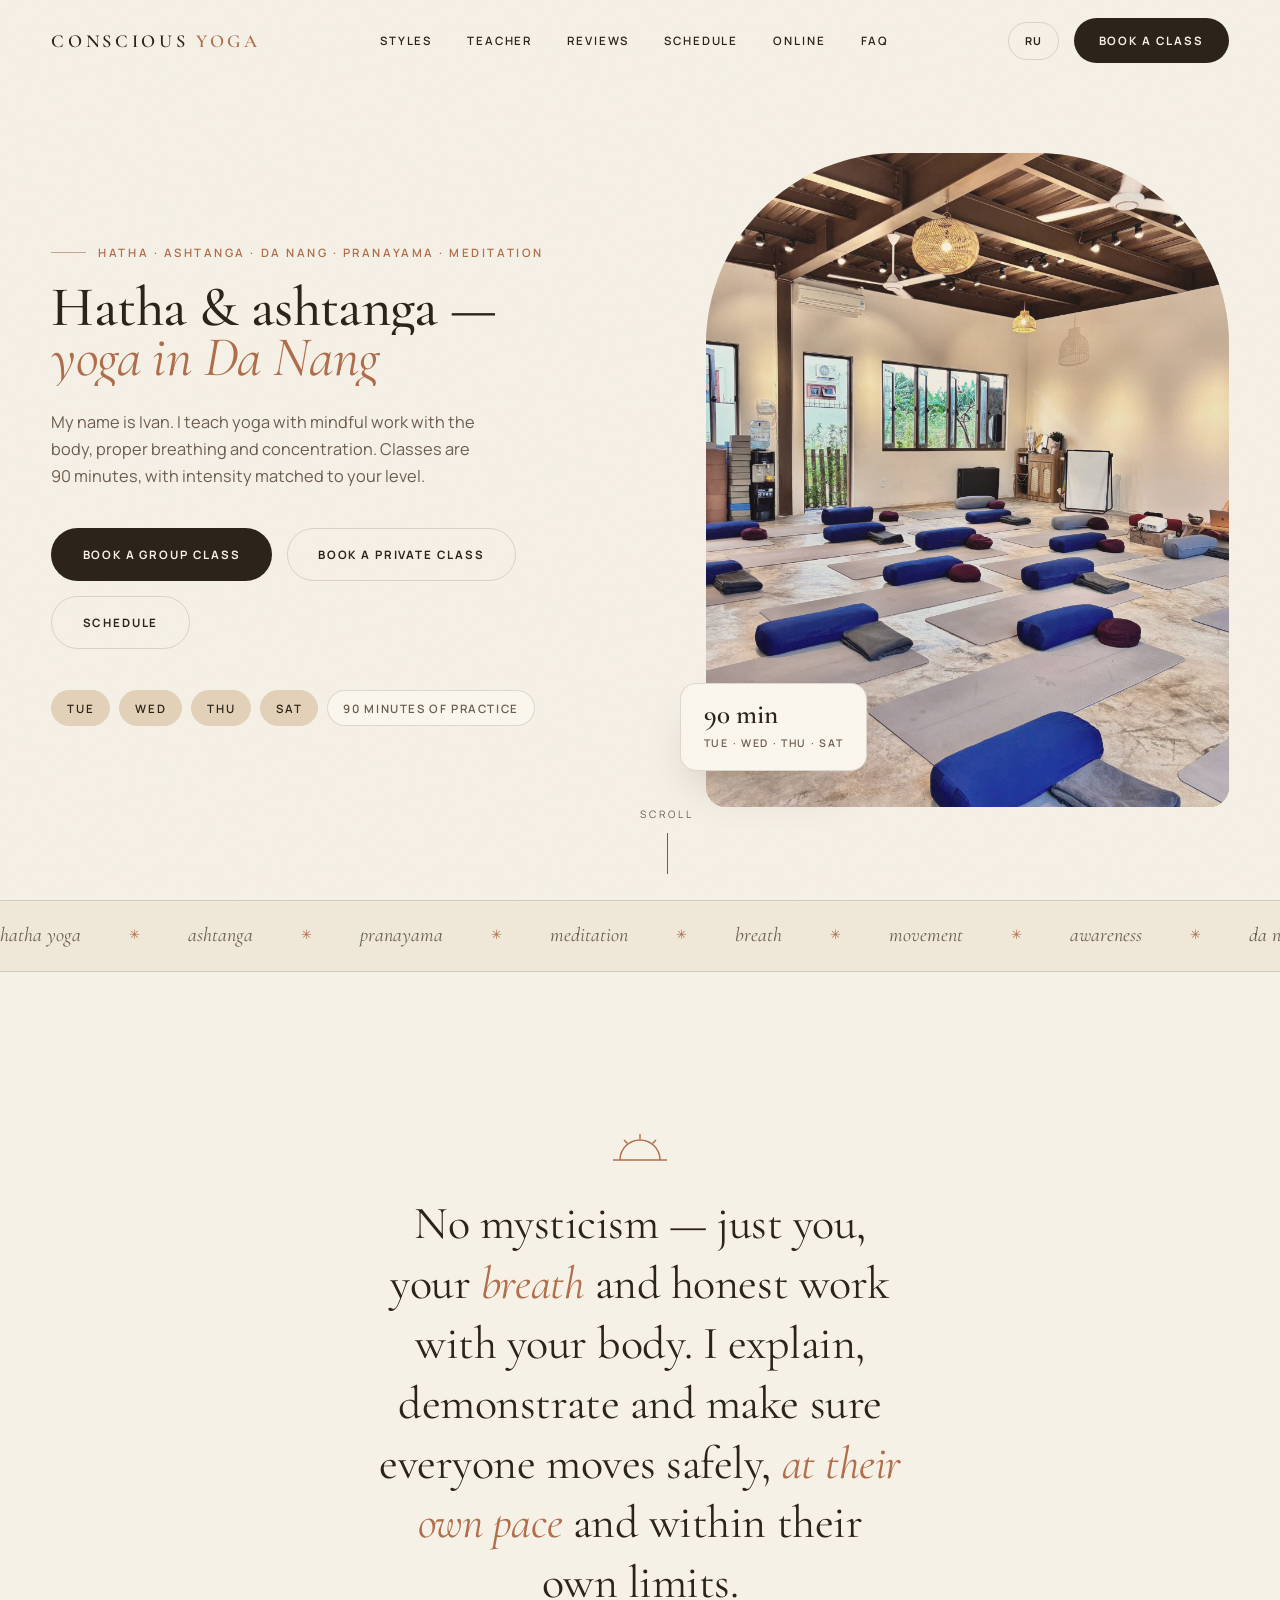
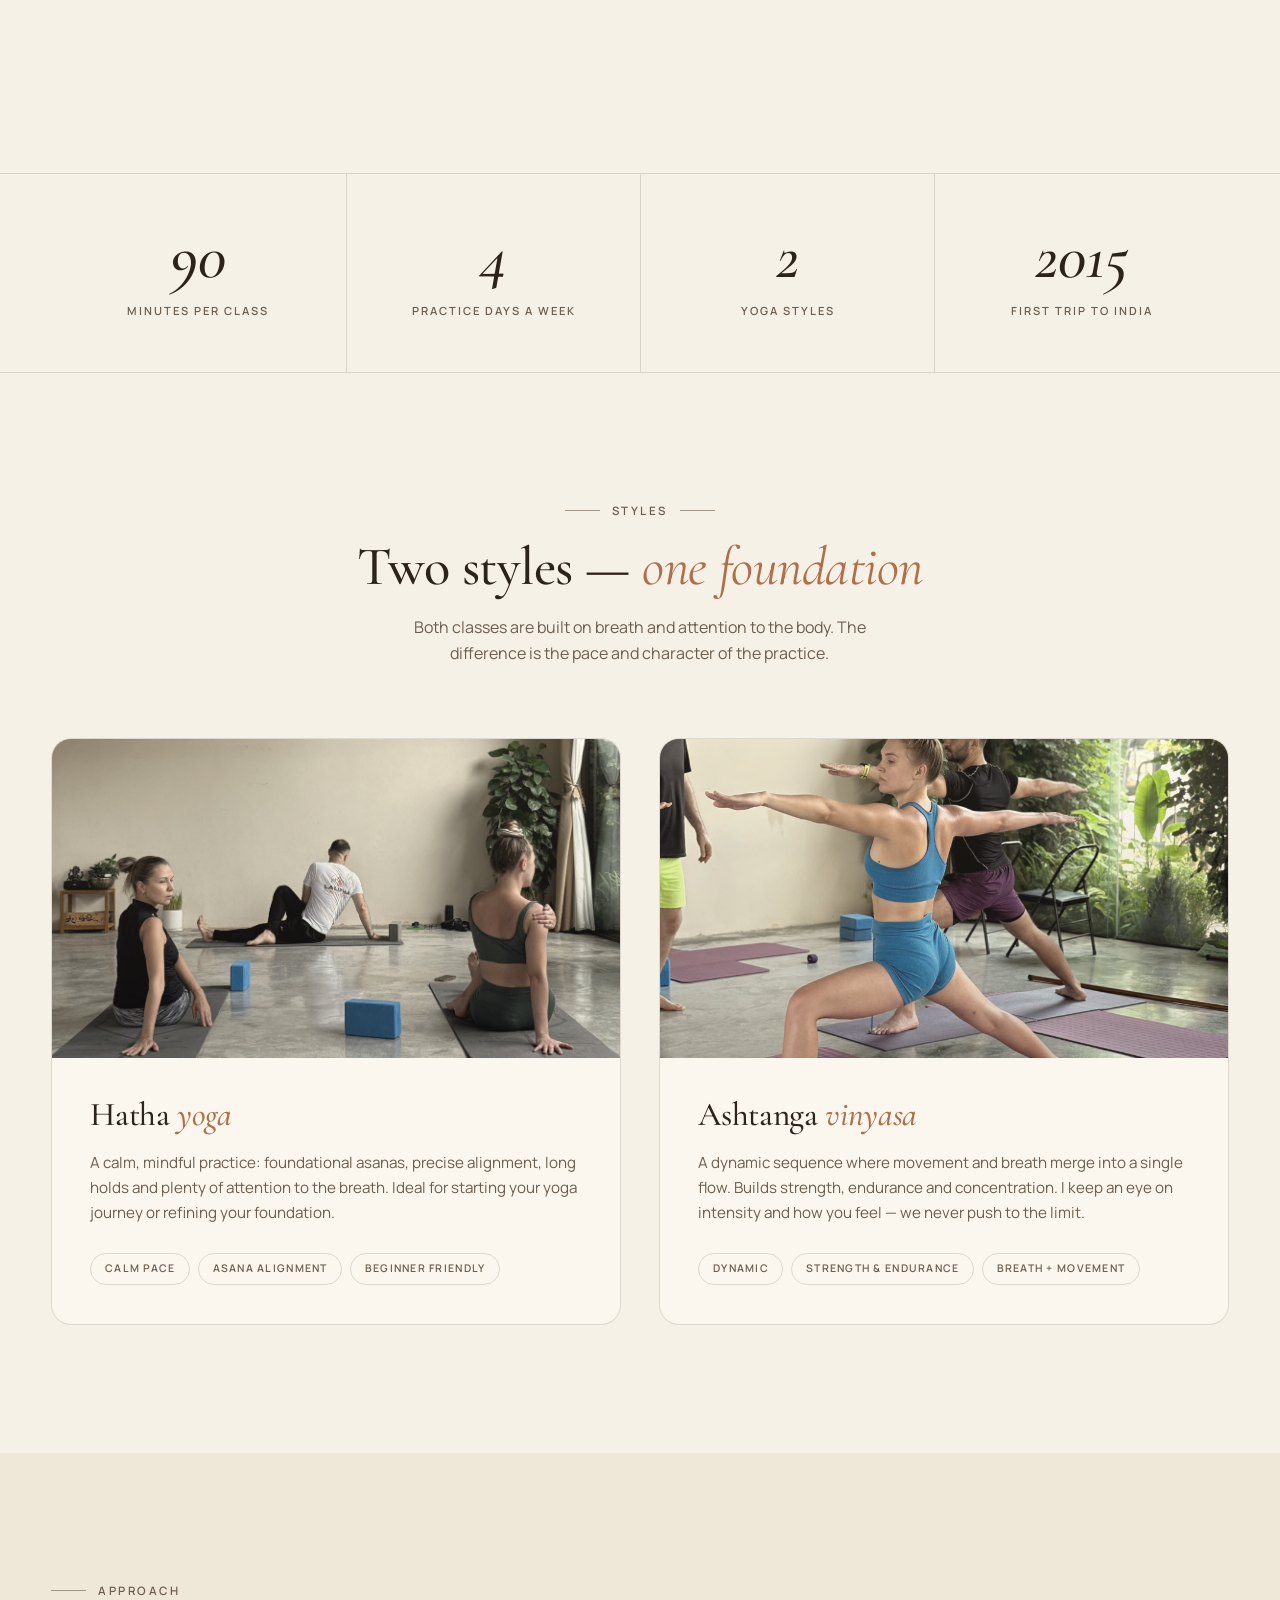
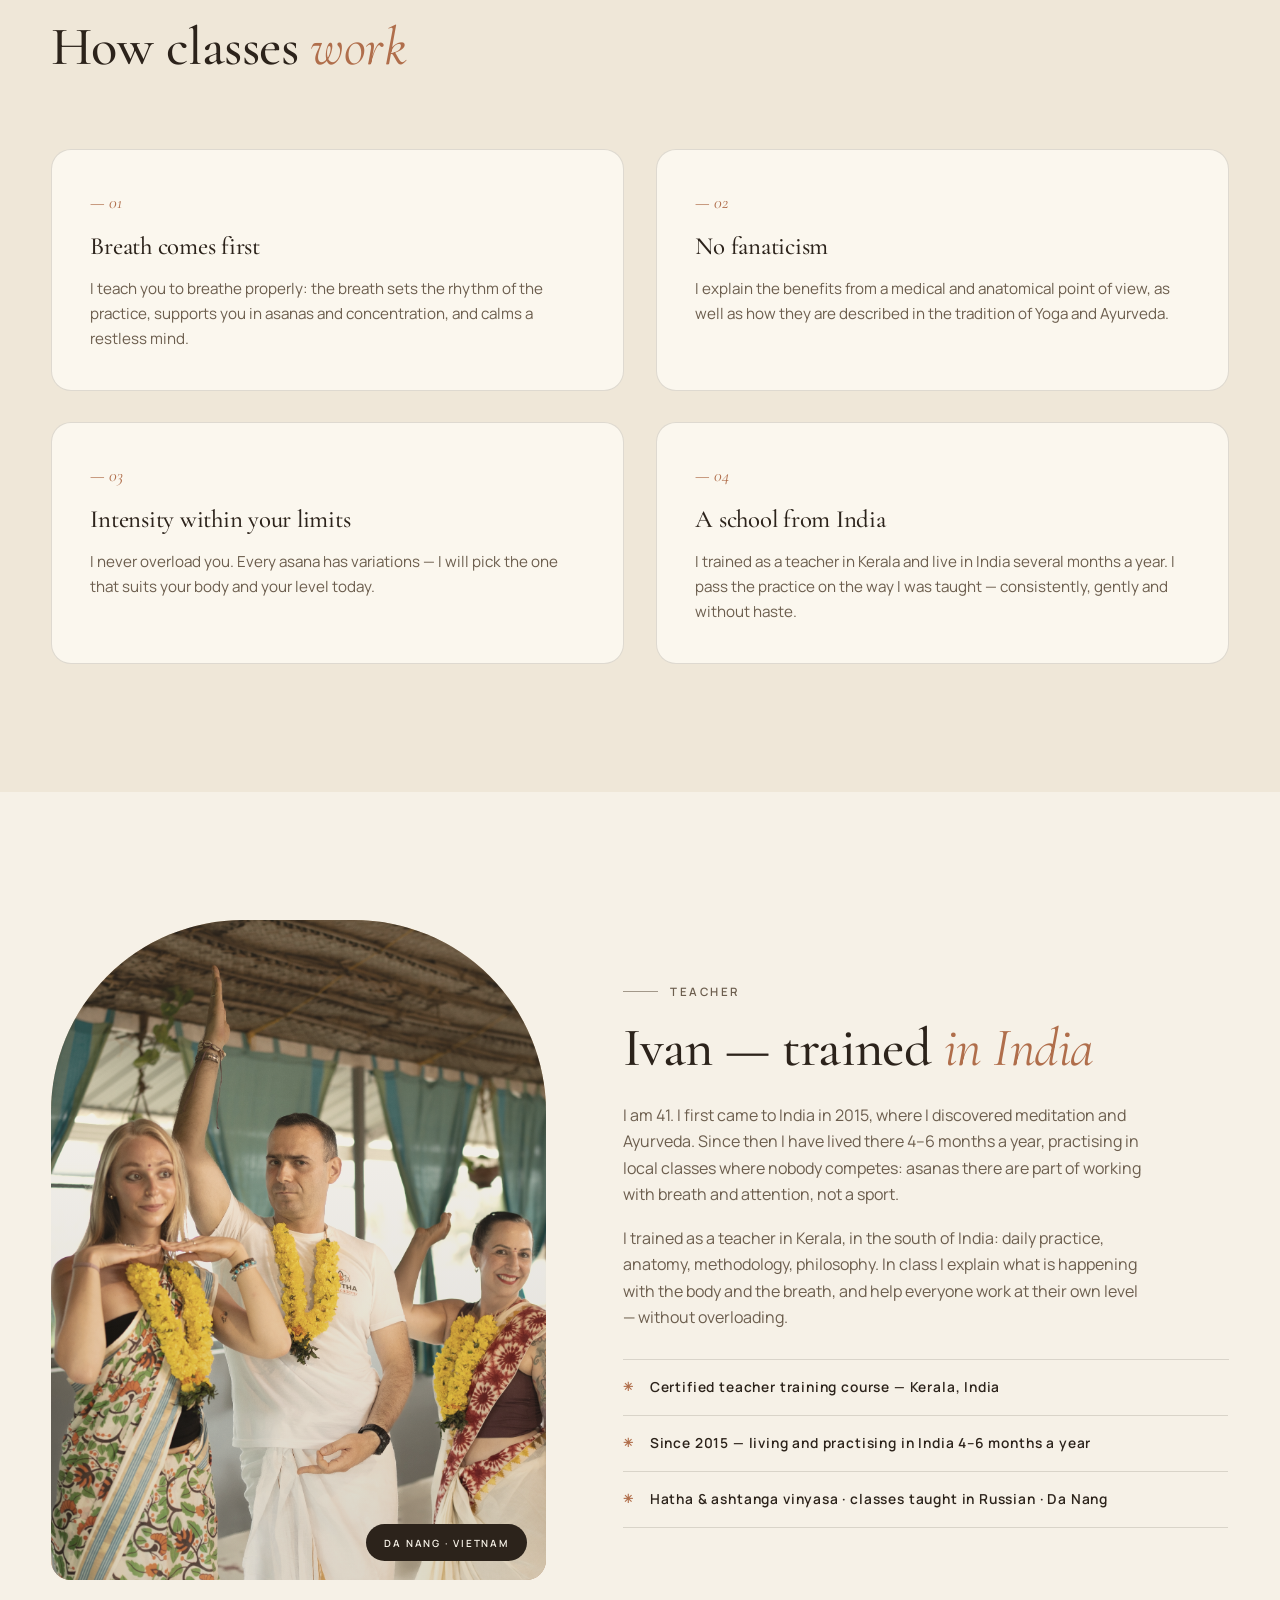
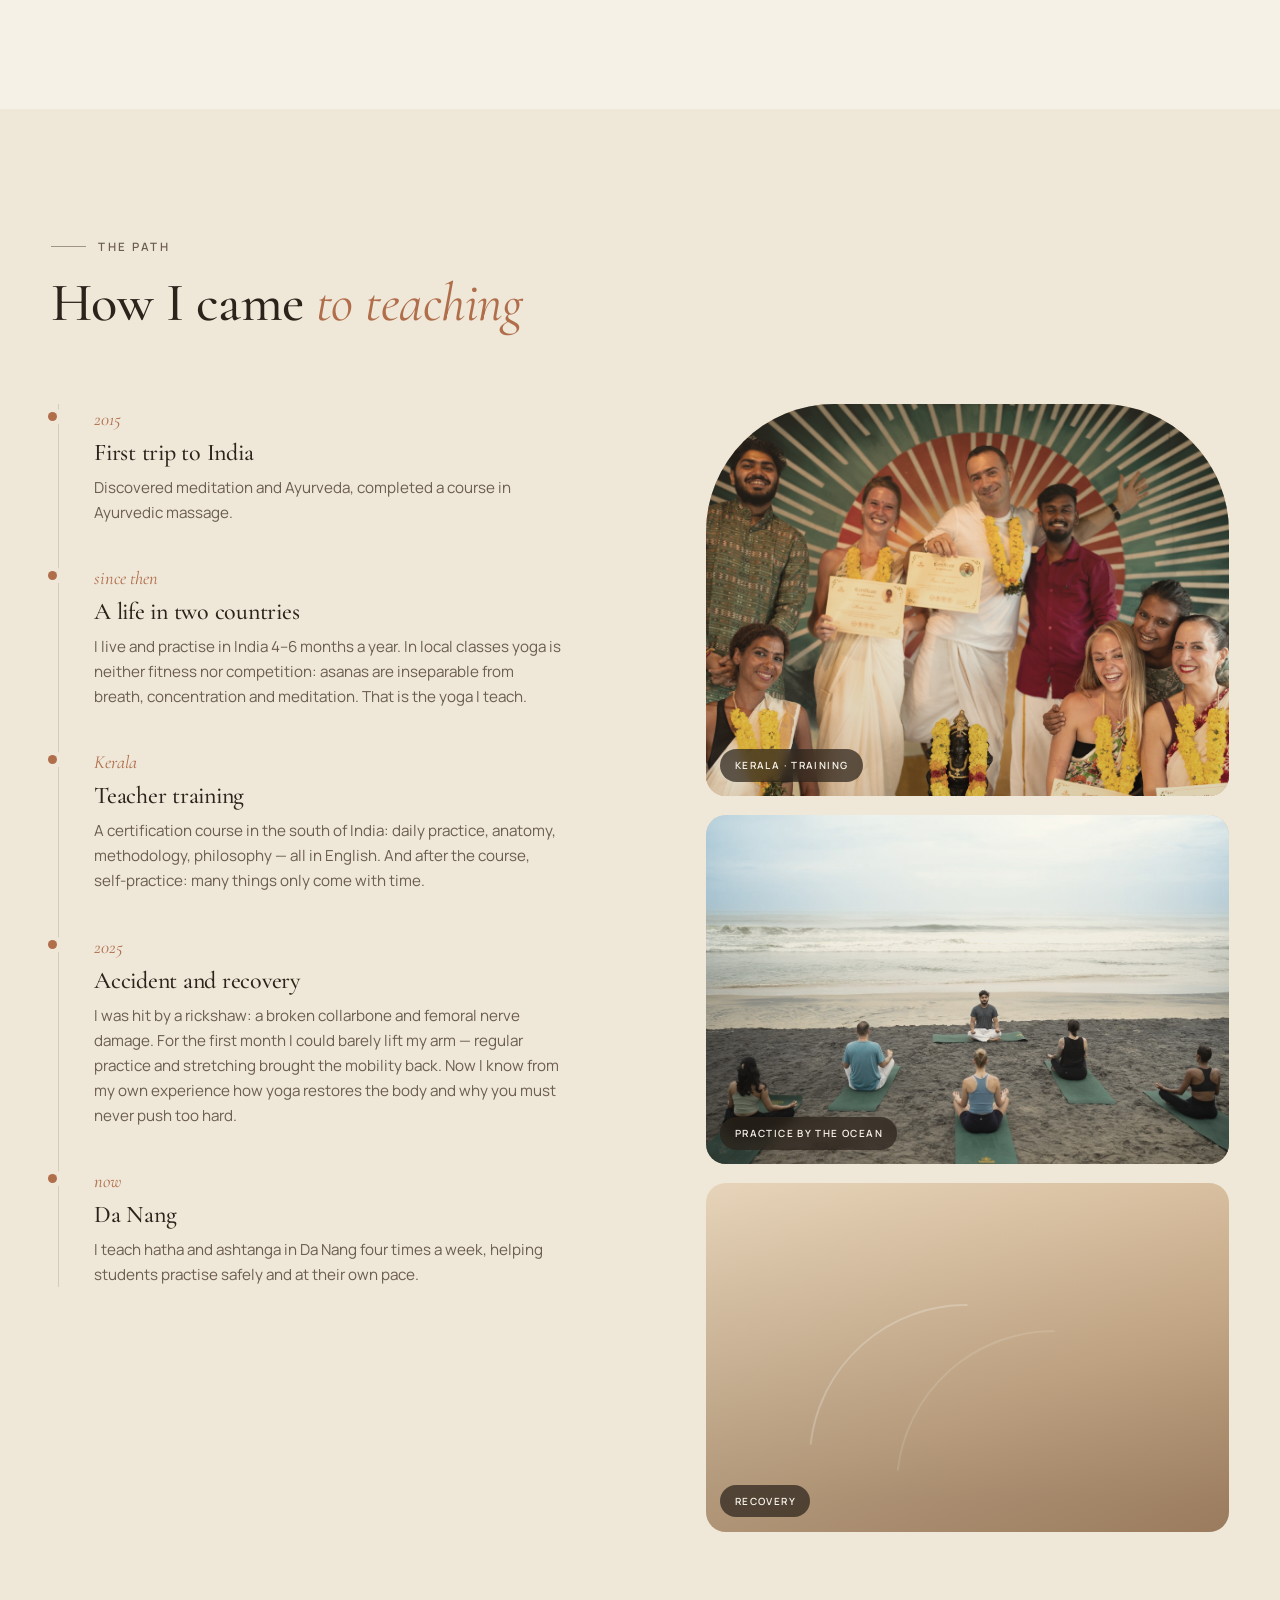
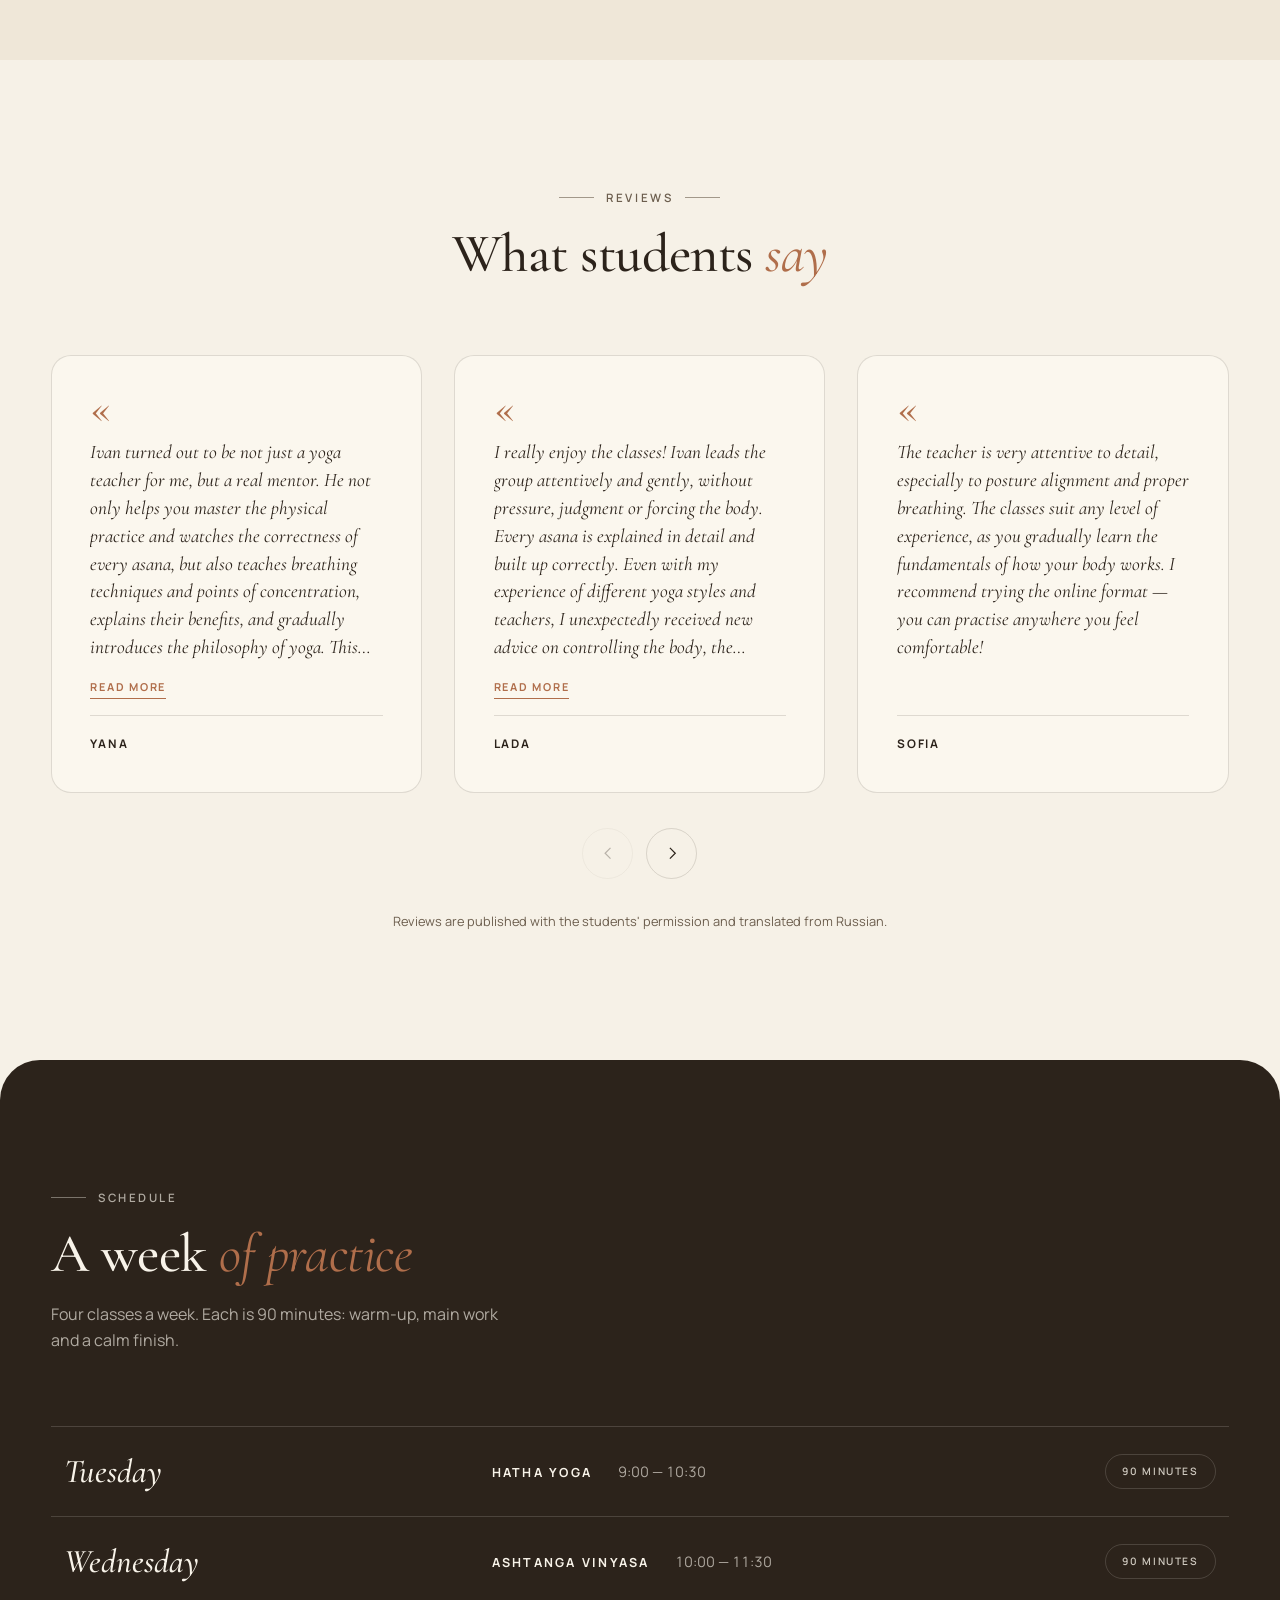
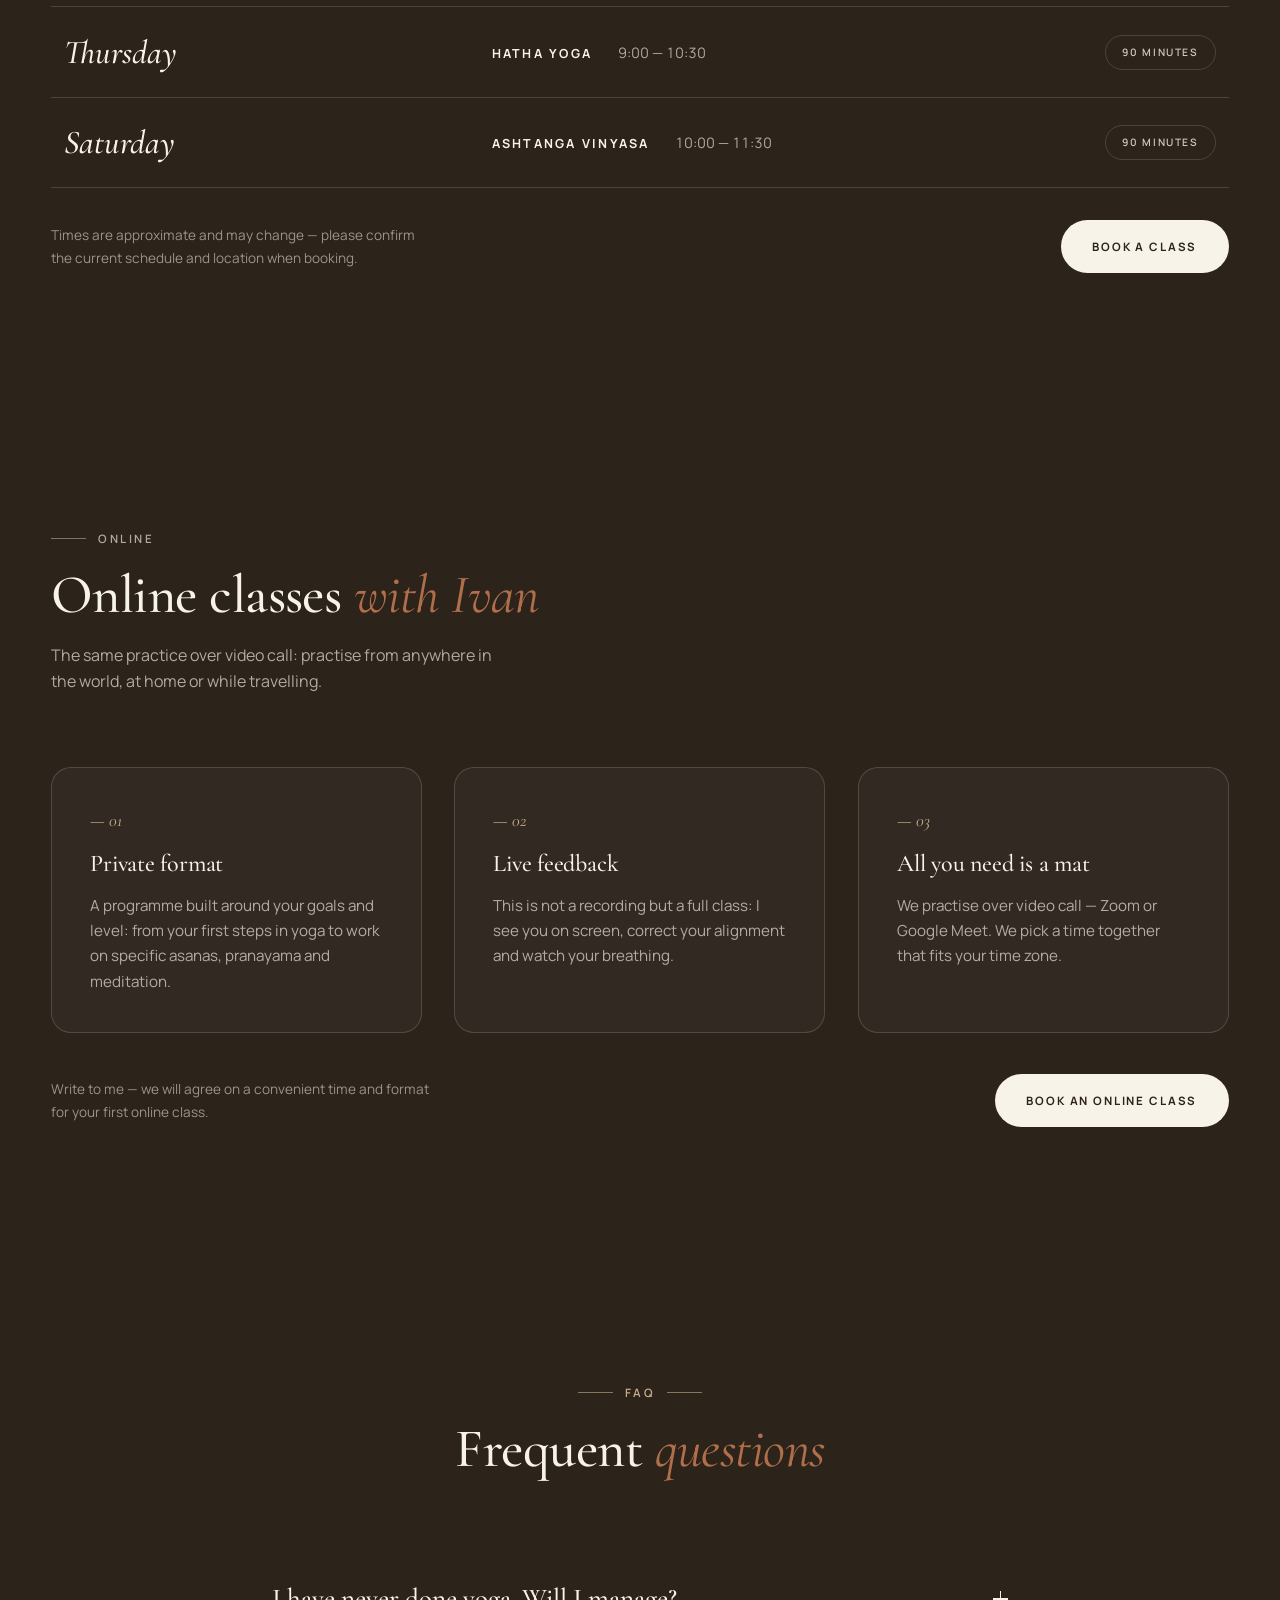
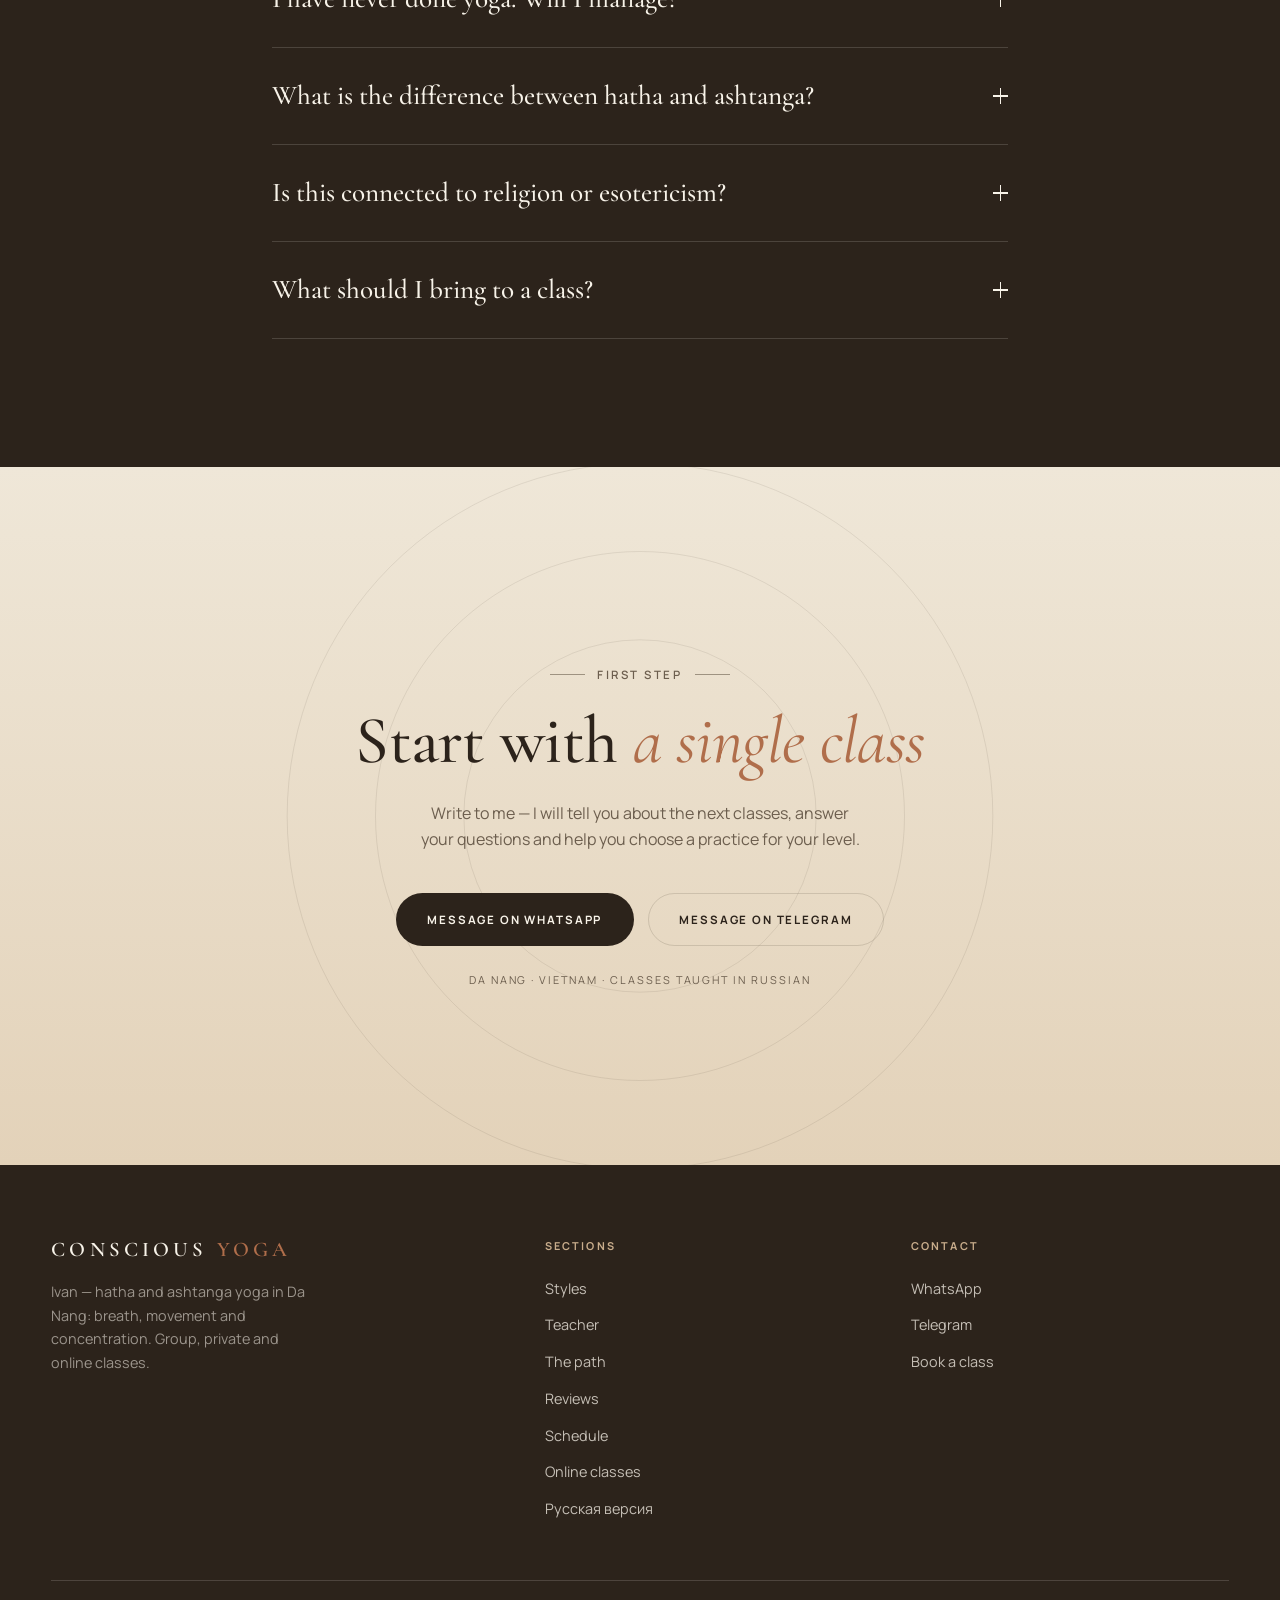
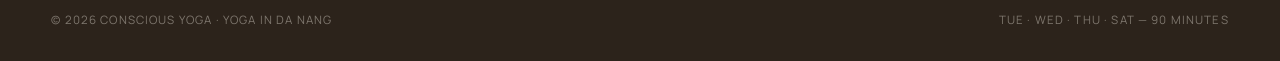
==== en.html @ 2d9c0bc4 "Rename to Conscious Yoga, apply copy edits, add EN version and online classes block - Apply text edi" ====
<!DOCTYPE html>
<html lang="en">
<head>
<meta charset="UTF-8">
<meta name="viewport" content="width=device-width, initial-scale=1.0">
<title>Yoga in Da Nang with Ivan — Hatha &amp; Ashtanga | Conscious Yoga</title>
<meta name="description" content="Ivan is a hatha and ashtanga yoga teacher in Da Nang, trained in Kerala, India. Proper breathing, asana alignment, pranayama and meditation. Group, private and online classes, 90 minutes — Tue, Wed, Thu, Sat.">
<meta name="theme-color" content="#F6F1E7">

<meta property="og:type" content="website">
<meta property="og:locale" content="en_US">
<meta property="og:title" content="Yoga in Da Nang with Ivan — Hatha &amp; Ashtanga">
<meta property="og:description" content="Hatha and ashtanga yoga in Da Nang: mindful work with the body, proper breathing and concentration. Group, private and online classes, 90 minutes each.">
<meta property="og:image" content="photos/portrait.jpg">
<meta property="og:url" content="https://neoneongreen.github.io/yoga/en.html">

<link rel="canonical" href="https://neoneongreen.github.io/yoga/en.html">
<link rel="alternate" hreflang="ru" href="https://neoneongreen.github.io/yoga/">
<link rel="alternate" hreflang="en" href="https://neoneongreen.github.io/yoga/en.html">
<link rel="alternate" hreflang="x-default" href="https://neoneongreen.github.io/yoga/">

<link rel="icon" href="data:image/svg+xml,<svg xmlns='http://www.w3.org/2000/svg' viewBox='0 0 100 100'><text y='.9em' font-size='90'>🧘</text></svg>">

<!-- Structured data for search engines -->
<script type="application/ld+json">
{
  "@context": "https://schema.org",
  "@type": "LocalBusiness",
  "name": "Conscious Yoga — Yoga in Da Nang",
  "url": "https://neoneongreen.github.io/yoga/en.html",
  "description": "Hatha and ashtanga yoga, pranayama and meditation in Da Nang. Mindful work with the body, proper breathing and concentration, intensity matched to your level. Group, private and online classes, 90 minutes — Tuesday, Wednesday, Thursday, Saturday.",
  "address": {
    "@type": "PostalAddress",
    "addressLocality": "Da Nang",
    "addressCountry": "VN"
  },
  "founder": { "@type": "Person", "name": "Ivan", "jobTitle": "Hatha and ashtanga yoga teacher" },
  "knowsLanguage": ["ru"],
  "openingHours": ["Tu 09:00-10:30", "We 10:00-11:30", "Th 09:00-10:30", "Sa 10:00-11:30"],
  "review": [
    { "@type": "Review", "author": { "@type": "Person", "name": "Yana" }, "reviewBody": "Ivan turned out to be not just a yoga teacher for me, but a real mentor. He not only helps you master the physical practice and watches the correctness of every asana, but also teaches breathing techniques and points of concentration, explains their benefits, and gradually introduces the philosophy of yoga. This approach makes the classes much deeper and more interesting." },
    { "@type": "Review", "author": { "@type": "Person", "name": "Lada" }, "reviewBody": "I really enjoy the classes! Ivan leads the group attentively and gently, without pressure, judgment or forcing the body. Every asana is explained in detail and built up correctly. Even with my experience of different yoga styles and teachers, I unexpectedly received new advice on controlling the body, the muscles and the point of concentration, which made asanas I used to struggle with noticeably easier — and everything worked out! Thank you so much!" },
    { "@type": "Review", "author": { "@type": "Person", "name": "Sofia" }, "reviewBody": "The teacher is very attentive to detail, especially to posture alignment and proper breathing. The classes suit any level of experience, as you gradually learn the fundamentals of how your body works. I recommend trying the online format — you can practise anywhere you feel comfortable!" },
    { "@type": "Review", "author": { "@type": "Person", "name": "Maria" }, "reviewBody": "I've been coming to Ivan's yoga classes for two months now. First of all, the studio: it is spacious and bright, and it's a pleasure to practise there. I like that the level of asanas lets everyone join in, whatever their preparation, and there is always a step back or forward. It's great that Ivan sees your potential and the moments where you can push a little and do better. I keep coming because it makes me want to try — at home I would never work this hard. And the yoga community here has become very warm. Ivan also shares knowledge, for example about simhasana — interesting historically and good for your health." },
    { "@type": "Review", "author": { "@type": "Person", "name": "Vadim" }, "reviewBody": "I was quite sceptical about yoga — I thought it was a waste of 60 minutes an hour :) My girlfriend made me go to Ivan's class, and after the very first session my idea of yoga flipped from one pole to the other. What impressed me most was his approach: you can see the man is on fire with what he does, and it is clearly one of the meanings of his life. It is incredibly contagious." },
    { "@type": "Review", "author": { "@type": "Person", "name": "Ksyusha" }, "reviewBody": "I'm so glad I found such a wonderful yoga teacher! I had practised with other teachers before, but there the practice was presented more like a sport. Ivan reveals yoga as a complete system: asanas, breathing and deep knowledge. I like that he doesn't limit himself to physical exercises but introduces us to the philosophy — for example, the principle of non-violence towards others and towards yourself. I love that Ivan shares interesting meditation techniques we can practise at home. Thank you so much!" }
  ]
}
</script>
<script type="application/ld+json">
{
  "@context": "https://schema.org",
  "@type": "FAQPage",
  "mainEntity": [
    {
      "@type": "Question",
      "name": "I have never done yoga. Will I manage?",
      "acceptedAnswer": { "@type": "Answer", "text": "Yes. Everyone works at their own intensity: the teacher shows variations of each asana for different levels and makes sure nobody overworks. A hatha class is the best choice for your first time." }
    },
    {
      "@type": "Question",
      "name": "What is the difference between hatha and ashtanga?",
      "acceptedAnswer": { "@type": "Answer", "text": "Hatha is a calm pace, long holds and detailed asana alignment. Ashtanga is a dynamic sequence where movement is linked to the breath: more strength, endurance and rhythm." }
    },
    {
      "@type": "Question",
      "name": "Is this connected to religion or esotericism?",
      "acceptedAnswer": { "@type": "Answer", "text": "No. Yoga here is a practice for body and mind: breath, movement, attention. No rituals, no worship of deities, no \"subtle energies\" — only clear and consistent work." }
    },
    {
      "@type": "Question",
      "name": "What should I bring to a class?",
      "acceptedAnswer": { "@type": "Answer", "text": "Comfortable clothes that are easy to move in, and a good mood. It is best to practise 2–3 hours after a meal." }
    }
  ]
}
</script>
<link rel="preconnect" href="https://fonts.googleapis.com">
<link rel="preconnect" href="https://fonts.gstatic.com" crossorigin>
<link href="https://fonts.googleapis.com/css2?family=Cormorant+Garamond:ital,wght@0,400;0,500;0,600;1,400;1,500&family=Manrope:wght@400;500;600;700&display=swap" rel="stylesheet">
<link rel="stylesheet" href="styles.css">
</head>
<body>

<!-- ================= HEADER ================= -->
<header class="site-header">
  <div class="container header-inner">
    <a href="#top" class="logo">Conscious&nbsp;<span>Yoga</span></a>
    <nav class="main-nav" aria-label="Main navigation">
      <a href="#styles">Styles</a>
      <a href="#teacher">Teacher</a>
      <a href="#reviews">Reviews</a>
      <a href="#schedule">Schedule</a>
      <a href="#online">Online</a>
      <a href="#faq">FAQ</a>
    </nav>
    <div class="header-actions">
      <a href="index.html" class="lang-switch" lang="ru" hreflang="ru" aria-label="Переключить на русский">RU</a>
      <a href="#contact" class="btn btn--dark header-cta">Book a class</a>
      <button class="burger" aria-label="Open menu" data-label-open="Open menu" data-label-close="Close menu" aria-expanded="false">
        <span></span><span></span>
      </button>
    </div>
  </div>
</header>

<!-- mobile menu -->
<nav class="mobile-menu" aria-label="Mobile navigation">
  <a href="#practice">Approach</a>
  <a href="#styles">Styles</a>
  <a href="#teacher">Teacher</a>
  <a href="#reviews">Reviews</a>
  <a href="#schedule">Schedule</a>
  <a href="#online">Online</a>
  <a href="#faq">FAQ</a>
  <a href="#contact">Book a class</a>
  <p class="menu-note">Hatha · Ashtanga · Da Nang · Pranayama · Meditation</p>
</nav>

<main id="top">

  <!-- ================= HERO ================= -->
  <section class="hero">
    <div class="container hero-grid">
      <div>
        <p class="eyebrow hero-eyebrow">Hatha · Ashtanga · Da Nang · Pranayama · Meditation</p>
        <h1 class="hero-title">
          <span class="line"><span>Hatha &amp; ashtanga —</span></span>
          <span class="line"><span><em>yoga in Da Nang</em></span></span>
        </h1>
        <p class="hero-sub">
          My name is Ivan. I teach yoga with mindful work with the body,
          proper breathing and concentration. Classes are 90&nbsp;minutes,
          with intensity matched to your level.
        </p>
        <div class="hero-actions">
          <a href="#contact" class="btn btn--dark">Book a group class</a>
          <a href="#contact" class="btn btn--line">Book a private class</a>
          <a href="#schedule" class="btn btn--line">Schedule</a>
        </div>
        <div class="hero-days">
          <span class="chip chip--fill">tue</span>
          <span class="chip chip--fill">wed</span>
          <span class="chip chip--fill">thu</span>
          <span class="chip chip--fill">sat</span>
          <span class="chip">90 minutes of practice</span>
        </div>
      </div>

      <div class="hero-visual">
        <div class="arch">
          <img class="photo" src="photos/hero.jpg" alt="Yoga practice: hand in jnana mudra" onerror="this.remove()">
          <div class="sun"></div>
          <div class="rings" aria-hidden="true"><i></i><i></i><i></i></div>
          <svg class="waves" viewBox="0 0 400 120" fill="none" stroke="currentColor" stroke-width="1.2" aria-hidden="true">
            <path d="M-20 30 Q 60 14 140 30 T 300 30 T 460 30"/>
            <path d="M-20 62 Q 60 46 140 62 T 300 62 T 460 62"/>
            <path d="M-20 94 Q 60 78 140 94 T 300 94 T 460 94"/>
          </svg>
        </div>
        <div class="hero-card">
          <b>90 min</b>
          <small>tue · wed · thu · sat</small>
        </div>
      </div>
    </div>
    <div class="scroll-hint">scroll</div>
  </section>

  <!-- ================= MARQUEE ================= -->
  <div class="marquee" aria-hidden="true">
    <div class="marquee-track">
      <div class="marquee-group">
        <span>hatha yoga</span><span>ashtanga</span><span>pranayama</span><span>meditation</span><span>breath</span><span>movement</span><span>awareness</span><span>da nang</span>
      </div>
      <div class="marquee-group">
        <span>hatha yoga</span><span>ashtanga</span><span>pranayama</span><span>meditation</span><span>breath</span><span>movement</span><span>awareness</span><span>da nang</span>
      </div>
    </div>
  </div>

  <!-- ================= STATEMENT ================= -->
  <section class="statement" id="practice">
    <div class="container">
      <svg class="sun-icon" data-reveal width="56" height="30" viewBox="0 0 56 30" fill="none" stroke="currentColor" stroke-width="1.4" aria-hidden="true">
        <path d="M8 28a20 20 0 0 1 40 0"/>
        <line x1="28" y1="2" x2="28" y2="7"/>
        <line x1="12" y1="8" x2="15.5" y2="11.5"/>
        <line x1="44" y1="8" x2="40.5" y2="11.5"/>
        <line x1="1" y1="28" x2="55" y2="28"/>
      </svg>
      <p data-reveal style="--d:.1s">
        No mysticism&nbsp;— just you, your <em>breath</em> and honest work
        with your body. I&nbsp;explain, demonstrate and make sure everyone
        moves safely, <em>at&nbsp;their own pace</em> and within their own limits.
      </p>
    </div>
  </section>

  <!-- ================= STATS ================= -->
  <section class="stats">
    <div class="container stats-grid">
      <div class="stat" data-reveal><b>90</b><span>minutes per class</span></div>
      <div class="stat" data-reveal style="--d:.1s"><b>4</b><span>practice days a week</span></div>
      <div class="stat" data-reveal style="--d:.2s"><b>2</b><span>yoga styles</span></div>
      <div class="stat" data-reveal style="--d:.3s"><b>2015</b><span>first trip to India</span></div>
    </div>
  </section>

  <!-- ================= STYLES ================= -->
  <section class="styles" id="styles">
    <div class="container">
      <div class="section-head section-head--center" data-reveal>
        <p class="eyebrow eyebrow--center">Styles</p>
        <h2 class="h2">Two styles — <em>one foundation</em></h2>
        <p>Both classes are built on breath and attention to the body. The difference is the pace and character of the practice.</p>
      </div>

      <div class="styles-grid">
        <article class="style-card" data-reveal="left">
          <div class="style-visual style-visual--hatha">
            <img class="photo" src="photos/hatha.jpg" alt="Hatha yoga class" onerror="this.remove()">
          </div>
          <div class="style-body">
            <h3>Hatha <i>yoga</i></h3>
            <p>
              A calm, mindful practice: foundational asanas, precise alignment,
              long holds and plenty of attention to the breath. Ideal for starting
              your yoga journey or refining your foundation.
            </p>
            <ul class="style-tags">
              <li>calm pace</li>
              <li>asana alignment</li>
              <li>beginner friendly</li>
            </ul>
          </div>
        </article>

        <article class="style-card" data-reveal="right" style="--d:.12s">
          <div class="style-visual style-visual--ashtanga">
            <img class="photo" src="photos/ashtanga.jpeg" alt="Ashtanga vinyasa yoga class" onerror="this.remove()">
          </div>
          <div class="style-body">
            <h3>Ashtanga <i>vinyasa</i></h3>
            <p>
              A dynamic sequence where movement and breath merge into a single
              flow. Builds strength, endurance and concentration. I keep an eye
              on intensity and how you feel — we never push to the limit.
            </p>
            <ul class="style-tags">
              <li>dynamic</li>
              <li>strength &amp; endurance</li>
              <li>breath + movement</li>
            </ul>
          </div>
        </article>
      </div>
    </div>
  </section>

  <!-- ================= APPROACH ================= -->
  <section class="approach">
    <div class="container">
      <div class="section-head" data-reveal>
        <p class="eyebrow">Approach</p>
        <h2 class="h2">How classes <em>work</em></h2>
      </div>

      <div class="approach-grid">
        <article class="principle" data-reveal>
          <span class="num">— 01</span>
          <h3>Breath comes first</h3>
          <p>
            I teach you to breathe properly: the breath sets the rhythm of the
            practice, supports you in asanas and concentration, and calms
            a restless mind.
          </p>
        </article>
        <article class="principle" data-reveal style="--d:.1s">
          <span class="num">— 02</span>
          <h3>No fanaticism</h3>
          <p>
            I explain the benefits from a medical and anatomical point of view,
            as well as how they are described in the tradition of Yoga and Ayurveda.
          </p>
        </article>
        <article class="principle" data-reveal style="--d:.2s">
          <span class="num">— 03</span>
          <h3>Intensity within your limits</h3>
          <p>
            I never overload you. Every asana has variations — I will pick the
            one that suits your body and your level today.
          </p>
        </article>
        <article class="principle" data-reveal style="--d:.3s">
          <span class="num">— 04</span>
          <h3>A school from India</h3>
          <p>
            I trained as a teacher in Kerala and live in India several months
            a year. I pass the practice on the way I was taught —
            consistently, gently and without haste.
          </p>
        </article>
      </div>
    </div>
  </section>

  <!-- ================= TEACHER ================= -->
  <section class="teacher" id="teacher">
    <div class="container teacher-grid">
      <div class="portrait" data-reveal="zoom">
        <img class="photo" src="photos/portrait.jpg" alt="Hatha and ashtanga yoga teacher in Da Nang" onerror="this.remove()">
        <svg viewBox="0 0 300 400" fill="none" stroke="currentColor" stroke-width="1.1" aria-hidden="true">
          <circle cx="150" cy="150" r="52"/>
          <circle cx="150" cy="150" r="80" opacity=".5"/>
          <path d="M20 320 Q 90 296 150 320 T 280 320" opacity=".7"/>
          <path d="M20 350 Q 90 326 150 350 T 280 350" opacity=".4"/>
        </svg>
        <span class="badge">Da Nang · Vietnam</span>
      </div>

      <div class="teacher-copy">
        <p class="eyebrow" data-reveal>Teacher</p>
        <h2 class="h2" data-reveal style="--d:.08s">Ivan — trained <em>in India</em></h2>
        <p data-reveal style="--d:.16s">
          I am 41. I first came to India in 2015, where I discovered meditation
          and Ayurveda. Since then I have lived there 4–6 months a year,
          practising in local classes where nobody competes: asanas there are
          part of working with breath and attention, not a sport.
        </p>
        <p data-reveal style="--d:.22s">
          I trained as a teacher in Kerala, in the south of India: daily
          practice, anatomy, methodology, philosophy. In class I explain what
          is happening with the body and the breath, and help everyone work
          at their own level — without overloading.
        </p>
        <ul class="teacher-list">
          <li data-reveal style="--d:.28s">Certified teacher training course — Kerala, India</li>
          <li data-reveal style="--d:.34s">Since 2015 — living and practising in India 4–6 months a year</li>
          <li data-reveal style="--d:.4s">Hatha &amp; ashtanga vinyasa · classes taught in Russian · Da Nang</li>
        </ul>
      </div>
    </div>
  </section>

  <!-- ================= STORY ================= -->
  <section class="story" id="story">
    <div class="container">
      <div class="section-head" data-reveal>
        <p class="eyebrow">The path</p>
        <h2 class="h2">How I came <em>to teaching</em></h2>
      </div>

      <div class="story-grid">
        <div class="timeline">
          <div class="tl-item" data-reveal>
            <span class="tl-year">2015</span>
            <h3>First trip to India</h3>
            <p>
              Discovered meditation and Ayurveda, completed a course
              in Ayurvedic massage.
            </p>
          </div>
          <div class="tl-item" data-reveal style="--d:.08s">
            <span class="tl-year">since then</span>
            <h3>A life in two countries</h3>
            <p>
              I live and practise in India 4–6 months a year. In local classes
              yoga is neither fitness nor competition: asanas are inseparable
              from breath, concentration and meditation. That is the yoga I teach.
            </p>
          </div>
          <div class="tl-item" data-reveal style="--d:.16s">
            <span class="tl-year">Kerala</span>
            <h3>Teacher training</h3>
            <p>
              A certification course in the south of India: daily practice,
              anatomy, methodology, philosophy — all in English. And after
              the course, self-practice: many things only come with time.
            </p>
          </div>
          <div class="tl-item" data-reveal style="--d:.24s">
            <span class="tl-year">2025</span>
            <h3>Accident and recovery</h3>
            <p>
              I was hit by a rickshaw: a broken collarbone and femoral nerve
              damage. For the first month I could barely lift my arm — regular
              practice and stretching brought the mobility back. Now I know
              from my own experience how yoga restores the body and why you
              must never push too hard.
            </p>
          </div>
          <div class="tl-item" data-reveal style="--d:.32s">
            <span class="tl-year">now</span>
            <h3>Da Nang</h3>
            <p>
              I teach hatha and ashtanga in Da Nang four times a week,
              helping students practise safely and at their own pace.
            </p>
          </div>
        </div>

        <div class="story-photos" data-reveal="right">
          <figure class="frame frame--tall">
            <img class="photo" src="photos/story-1.jpg" alt="Yoga teacher training graduation ceremony in Kerala, India" onerror="this.remove()">
            <svg viewBox="0 0 300 200" fill="none" stroke="currentColor" stroke-width="1.1" aria-hidden="true">
              <circle cx="150" cy="90" r="44"/><circle cx="150" cy="90" r="66" opacity=".5"/>
              <line x1="40" y1="160" x2="260" y2="160" opacity=".6"/>
            </svg>
            <figcaption>Kerala · training</figcaption>
          </figure>
          <figure class="frame">
            <img class="photo" src="photos/story-2.jpg" alt="Meditation by the ocean in India" onerror="this.remove()">
            <svg viewBox="0 0 300 200" fill="none" stroke="currentColor" stroke-width="1.1" aria-hidden="true">
              <path d="M20 140 Q 80 120 150 140 T 280 140" opacity=".7"/>
              <path d="M20 165 Q 80 145 150 165 T 280 165" opacity=".4"/>
            </svg>
            <figcaption>Practice by the ocean</figcaption>
          </figure>
          <figure class="frame">
            <img class="photo" src="photos/story-3.jpg" alt="Yoga teacher certificates ceremony" onerror="this.remove()">
            <svg viewBox="0 0 300 200" fill="none" stroke="currentColor" stroke-width="1.1" aria-hidden="true">
              <path d="M60 150 a90 90 0 0 1 90 -80" opacity=".7"/>
              <path d="M110 165 a90 90 0 0 1 90 -80" opacity=".4"/>
            </svg>
            <figcaption>Recovery</figcaption>
          </figure>
        </div>
      </div>
    </div>
  </section>

  <!-- ================= REVIEWS ================= -->
  <section class="reviews" id="reviews">
    <div class="container">
      <div class="section-head section-head--center" data-reveal>
        <p class="eyebrow eyebrow--center">Reviews</p>
        <h2 class="h2">What students <em>say</em></h2>
      </div>

      <div class="reviews-slider" data-reveal>
        <div class="reviews-track" aria-label="Student reviews">
          <blockquote class="review-card">
            <span class="qmark" aria-hidden="true">«</span>
            <p class="review-text">
              Ivan turned out to be not just a yoga teacher for me, but a real
              mentor. He not only helps you master the physical practice and
              watches the correctness of every asana, but also teaches breathing
              techniques and points of concentration, explains their benefits,
              and gradually introduces the philosophy of yoga. This approach
              makes the classes much deeper and more interesting.
            </p>
            <button class="review-more" type="button">Read more</button>
            <footer class="review-meta">
              <span class="review-name">Yana</span>
            </footer>
          </blockquote>
          <blockquote class="review-card">
            <span class="qmark" aria-hidden="true">«</span>
            <p class="review-text">
              I really enjoy the classes! Ivan leads the group attentively and
              gently, without pressure, judgment or forcing the body. Every asana
              is explained in detail and built up correctly. Even with my
              experience of different yoga styles and teachers, I unexpectedly
              received new advice on controlling the body, the muscles and the
              point of concentration, which made asanas I used to struggle with
              noticeably easier — and everything worked out! Thank you so much!
            </p>
            <button class="review-more" type="button">Read more</button>
            <footer class="review-meta">
              <span class="review-name">Lada</span>
            </footer>
          </blockquote>
          <blockquote class="review-card">
            <span class="qmark" aria-hidden="true">«</span>
            <p class="review-text">
              The teacher is very attentive to detail, especially to posture
              alignment and proper breathing. The classes suit any level of
              experience, as you gradually learn the fundamentals of how your
              body works. I recommend trying the online format — you can
              practise anywhere you feel comfortable!
            </p>
            <button class="review-more" type="button">Read more</button>
            <footer class="review-meta">
              <span class="review-name">Sofia</span>
            </footer>
          </blockquote>
          <blockquote class="review-card">
            <span class="qmark" aria-hidden="true">«</span>
            <p class="review-text">
              I've been coming to Ivan's yoga classes for two months now. First
              of all, the studio: it is spacious and bright, and it's a pleasure
              to practise there. I like that the level of asanas lets everyone
              join in, whatever their preparation, and there is always a step
              back or forward. It's great that Ivan sees your potential and the
              moments where you can push a little and do better. I keep coming
              because it makes me want to try — at home I would never work this
              hard. And the yoga community here has become very warm. Ivan also
              shares knowledge, for example about simhasana — interesting
              historically and good for your health.
            </p>
            <button class="review-more" type="button">Read more</button>
            <footer class="review-meta">
              <span class="review-name">Maria</span>
            </footer>
          </blockquote>
          <blockquote class="review-card">
            <span class="qmark" aria-hidden="true">«</span>
            <p class="review-text">
              I was quite sceptical about yoga — I thought it was a waste
              of 60 minutes an hour :) My girlfriend made me go to Ivan's class,
              and after the very first session my idea of yoga flipped from one
              pole to the other. What impressed me most was his approach: you
              can see the man is on fire with what he does, and it is clearly
              one of the meanings of his life. It is incredibly contagious.
            </p>
            <button class="review-more" type="button">Read more</button>
            <footer class="review-meta">
              <span class="review-name">Vadim</span>
            </footer>
          </blockquote>
          <blockquote class="review-card">
            <span class="qmark" aria-hidden="true">«</span>
            <p class="review-text">
              I'm so glad I found such a wonderful yoga teacher! I had practised
              with other teachers before, but there the practice was presented
              more like a sport. Ivan reveals yoga as a complete system: asanas,
              breathing and deep knowledge. I like that he doesn't limit himself
              to physical exercises but introduces us to the philosophy — for
              example, the principle of non-violence towards others and towards
              yourself. I love that Ivan shares interesting meditation
              techniques we can practise at home. Thank you so much!
            </p>
            <button class="review-more" type="button">Read more</button>
            <footer class="review-meta">
              <span class="review-name">Ksyusha</span>
            </footer>
          </blockquote>
        </div>

        <div class="slider-nav">
          <button class="slider-btn" type="button" data-dir="-1" aria-label="Previous review">
            <svg viewBox="0 0 24 24" fill="none" stroke="currentColor" stroke-width="1.6" aria-hidden="true"><path d="M15 5l-7 7 7 7"/></svg>
          </button>
          <button class="slider-btn" type="button" data-dir="1" aria-label="Next review">
            <svg viewBox="0 0 24 24" fill="none" stroke="currentColor" stroke-width="1.6" aria-hidden="true"><path d="M9 5l7 7-7 7"/></svg>
          </button>
        </div>
      </div>

      <p class="reviews-note" data-reveal style="--d:.2s">
        Reviews are published with the students' permission and translated from Russian.
      </p>
    </div>
  </section>

  <!-- ================= SCHEDULE ================= -->
  <section class="schedule" id="schedule">
    <div class="container">
      <div class="section-head" data-reveal>
        <p class="eyebrow">Schedule</p>
        <h2 class="h2">A week <em>of practice</em></h2>
        <p>Four classes a week. Each is 90 minutes: warm-up, main work and a calm finish.</p>
      </div>

      <div class="schedule-table">
        <div class="schedule-row" data-reveal>
          <span class="day">Tuesday</span>
          <span class="row-meta"><span class="style-name">Hatha yoga</span><span class="time">9:00 — 10:30</span></span>
          <span class="len">90 minutes</span>
        </div>
        <div class="schedule-row" data-reveal style="--d:.08s">
          <span class="day">Wednesday</span>
          <span class="row-meta"><span class="style-name">Ashtanga vinyasa</span><span class="time">10:00 — 11:30</span></span>
          <span class="len">90 minutes</span>
        </div>
        <div class="schedule-row" data-reveal style="--d:.16s">
          <span class="day">Thursday</span>
          <span class="row-meta"><span class="style-name">Hatha yoga</span><span class="time">9:00 — 10:30</span></span>
          <span class="len">90 minutes</span>
        </div>
        <div class="schedule-row" data-reveal style="--d:.24s">
          <span class="day">Saturday</span>
          <span class="row-meta"><span class="style-name">Ashtanga vinyasa</span><span class="time">10:00 — 11:30</span></span>
          <span class="len">90 minutes</span>
        </div>
      </div>

      <div class="schedule-note" data-reveal style="--d:.3s">
        <p>Times are approximate and may change — please confirm the current schedule and location when booking.</p>
        <a href="#contact" class="btn btn--cream">Book a class</a>
      </div>
    </div>
  </section>

  <!-- ================= ONLINE ================= -->
  <section class="online" id="online">
    <div class="container">
      <div class="section-head" data-reveal>
        <p class="eyebrow">Online</p>
        <h2 class="h2">Online classes <em>with Ivan</em></h2>
        <p>The same practice over video call: practise from anywhere in the world, at home or while travelling.</p>
      </div>

      <div class="online-grid">
        <article class="online-card" data-reveal>
          <span class="num">— 01</span>
          <h3>Private format</h3>
          <p>
            A programme built around your goals and level: from your first
            steps in yoga to work on specific asanas, pranayama and meditation.
          </p>
        </article>
        <article class="online-card" data-reveal style="--d:.1s">
          <span class="num">— 02</span>
          <h3>Live feedback</h3>
          <p>
            This is not a recording but a full class: I see you on screen,
            correct your alignment and watch your breathing.
          </p>
        </article>
        <article class="online-card" data-reveal style="--d:.2s">
          <span class="num">— 03</span>
          <h3>All you need is a mat</h3>
          <p>
            We practise over video call — Zoom or Google Meet.
            We pick a time together that fits your time zone.
          </p>
        </article>
      </div>

      <div class="online-note" data-reveal style="--d:.3s">
        <p>Write to me — we will agree on a convenient time and format for your first online class.</p>
        <a href="#contact" class="btn btn--cream">Book an online class</a>
      </div>
    </div>
  </section>

  <!-- ================= FAQ ================= -->
  <section class="faq" id="faq">
    <div class="container faq-wrap">
      <div class="section-head section-head--center" data-reveal>
        <p class="eyebrow eyebrow--center">FAQ</p>
        <h2 class="h2">Frequent <em>questions</em></h2>
      </div>

      <div class="faq-item" data-reveal>
        <button class="faq-q" aria-expanded="false">
          <span>I have never done yoga. Will I manage?</span>
          <span class="faq-icon" aria-hidden="true"></span>
        </button>
        <div class="faq-a"><div><p>
          Yes. Everyone works at their own intensity: I show variations of each
          asana for different levels and make sure nobody overworks. A hatha
          class is the best choice for your first time.
        </p></div></div>
      </div>

      <div class="faq-item" data-reveal style="--d:.08s">
        <button class="faq-q" aria-expanded="false">
          <span>What is the difference between hatha and ashtanga?</span>
          <span class="faq-icon" aria-hidden="true"></span>
        </button>
        <div class="faq-a"><div><p>
          Hatha is a calm pace, long holds and detailed asana alignment.
          Ashtanga is a dynamic sequence where movement is linked to the breath:
          more strength, endurance and rhythm. Both share the same foundation.
        </p></div></div>
      </div>

      <div class="faq-item" data-reveal style="--d:.16s">
        <button class="faq-q" aria-expanded="false">
          <span>Is this connected to religion or esotericism?</span>
          <span class="faq-icon" aria-hidden="true"></span>
        </button>
        <div class="faq-a"><div><p>
          No. I teach yoga as a practice for body and mind: breath, movement,
          attention. No rituals, no worship of deities, no «subtle energies» —
          only clear and consistent work.
        </p></div></div>
      </div>

      <div class="faq-item" data-reveal style="--d:.24s">
        <button class="faq-q" aria-expanded="false">
          <span>What should I bring to a class?</span>
          <span class="faq-icon" aria-hidden="true"></span>
        </button>
        <div class="faq-a"><div><p>
          Comfortable clothes that are easy to move in, and a good mood.
          It is best to practise 2–3 hours after a meal. Ask me about the mat —
          I will let you know if you need your own.
        </p></div></div>
      </div>
    </div>
  </section>

  <!-- ================= CTA ================= -->
  <section class="cta" id="contact">
    <div class="cta-rings" aria-hidden="true"><i></i><i></i><i></i></div>
    <div class="container cta-inner">
      <p class="eyebrow eyebrow--center" data-reveal>First step</p>
      <h2 data-reveal style="--d:.08s">Start with <em>a single class</em></h2>
      <p data-reveal style="--d:.16s">
        Write to me — I will tell you about the next classes, answer your
        questions and help you choose a practice for your level.
      </p>
      <div class="cta-actions" data-reveal style="--d:.24s">
        <a href="https://wa.me/00000000000" class="btn btn--dark">Message on WhatsApp</a>
        <a href="https://t.me/username" class="btn btn--line">Message on Telegram</a>
      </div>
      <small data-reveal style="--d:.32s">Da Nang · Vietnam · classes taught in Russian</small>
    </div>
  </section>

</main>

<!-- ================= FOOTER ================= -->
<footer class="footer">
  <div class="container">
    <div class="footer-grid">
      <div>
        <a href="#top" class="logo">Conscious&nbsp;<span>Yoga</span></a>
        <p class="footer-tagline">
          Ivan — hatha and ashtanga yoga in Da Nang: breath, movement and
          concentration. Group, private and online classes.
        </p>
      </div>
      <div>
        <h4>Sections</h4>
        <ul>
          <li><a href="#styles">Styles</a></li>
          <li><a href="#teacher">Teacher</a></li>
          <li><a href="#story">The path</a></li>
          <li><a href="#reviews">Reviews</a></li>
          <li><a href="#schedule">Schedule</a></li>
          <li><a href="#online">Online classes</a></li>
          <li><a href="index.html" lang="ru" hreflang="ru">Русская версия</a></li>
        </ul>
      </div>
      <div>
        <h4>Contact</h4>
        <ul>
          <li><a href="https://wa.me/00000000000">WhatsApp</a></li>
          <li><a href="https://t.me/username">Telegram</a></li>
          <li><a href="#contact">Book a class</a></li>
        </ul>
      </div>
    </div>
    <div class="footer-bottom">
      <span>© 2026 Conscious Yoga · yoga in Da Nang</span>
      <span>tue · wed · thu · sat — 90 minutes</span>
    </div>
  </div>
</footer>

<!-- full review popup -->
<div class="review-modal" role="dialog" aria-modal="true" aria-label="Full review" aria-hidden="true">
  <div class="modal-backdrop" data-close></div>
  <blockquote class="modal-card">
    <button class="modal-close" type="button" aria-label="Close" data-close>
      <svg viewBox="0 0 24 24" fill="none" stroke="currentColor" stroke-width="1.6" aria-hidden="true"><path d="M6 6l12 12M18 6L6 18"/></svg>
    </button>
    <span class="qmark" aria-hidden="true">«</span>
    <p class="modal-text"></p>
    <footer class="modal-meta">
      <span class="review-name modal-name"></span>
    </footer>
  </blockquote>
</div>

<script src="script.js"></script>

</body>
</html>
---- styles.css ----
/* ============================================================
   CONSCIOUS YOGA · yoga in Da Nang
   Палитра: тёплый крем / песок / глина / тёмный шоколад
   Шрифты: Cormorant Garamond (display) + Manrope (текст)
   ============================================================ */

:root{
  --bg:        #F6F1E7;
  --bg-soft:   #EFE7D8;
  --card:      #FBF7EE;
  --sand:      #E3D2B9;
  --sand-2:    #C9AD8C;
  --ink:       #2C231B;
  --ink-2:     #6C5E4E;
  --cream:     #F8F3E9;
  --clay:      #B06E4B;
  --line:      rgba(44,35,27,.14);
  --line-dark: rgba(248,243,233,.16);

  --ff-serif:'Cormorant Garamond', Georgia, 'Times New Roman', serif;
  --ff-sans:'Manrope', -apple-system, 'Segoe UI', sans-serif;

  --ease: cubic-bezier(.22,1,.36,1);
  --radius: 1.25rem;
}

*,*::before,*::after{ margin:0; padding:0; box-sizing:border-box; }

html{ scroll-behavior:smooth; }

body{
  font-family:var(--ff-sans);
  font-size:16px; line-height:1.65;
  color:var(--ink); background:var(--bg);
  -webkit-font-smoothing:antialiased;
  overflow-x:hidden;
}

/* лёгкое зерно поверх всей страницы — тёплая «плёночная» фактура */
body::after{
  content:""; position:fixed; inset:0; z-index:2000; pointer-events:none;
  opacity:.045; mix-blend-mode:multiply;
  background-image:url("data:image/svg+xml,%3Csvg xmlns='http://www.w3.org/2000/svg' width='140' height='140'%3E%3Cfilter id='n'%3E%3CfeTurbulence type='fractalNoise' baseFrequency='.85' numOctaves='2'/%3E%3C/filter%3E%3Crect width='140' height='140' filter='url(%23n)'/%3E%3C/svg%3E");
}

::selection{ background:var(--sand); color:var(--ink); }

img,svg{ display:block; max-width:100%; }
a{ color:inherit; text-decoration:none; }
button{ font:inherit; color:inherit; background:none; border:0; cursor:pointer; }
ul{ list-style:none; }

.container{ width:min(1180px, 92vw); margin-inline:auto; }

section{ scroll-margin-top:5.5rem; }

/* ---------- типографика ---------- */

.eyebrow{
  display:inline-flex; align-items:center; gap:.75rem;
  font-size:.72rem; font-weight:600; letter-spacing:.22em; text-transform:uppercase;
  color:var(--clay);
}
.eyebrow::before{
  content:""; width:2.2rem; height:1px; background:currentColor; opacity:.6;
}
.eyebrow--center::after{
  content:""; width:2.2rem; height:1px; background:currentColor; opacity:.6;
}

h1,h2,h3{ font-family:var(--ff-serif); font-weight:500; line-height:1.08; letter-spacing:-.01em; }
h1 em, h2 em, .statement em{ font-style:italic; font-weight:400; color:var(--clay); }

.h2{ font-size:clamp(2.1rem, 4.4vw, 3.4rem); max-width:22ch; }

.section-head{ display:flex; flex-direction:column; gap:1.1rem; margin-bottom:clamp(2.5rem,6vw,4.5rem); }
.section-head--center{ align-items:center; text-align:center; }
.section-head p{ color:var(--ink-2); max-width:46ch; }

/* ---------- кнопки ---------- */

.btn{
  display:inline-flex; align-items:center; justify-content:center; gap:.6rem;
  padding:1rem 1.9rem; border-radius:999px;
  font-size:.72rem; font-weight:700; letter-spacing:.16em; text-transform:uppercase;
  border:1px solid transparent; white-space:nowrap;
  transition:background .35s var(--ease), color .35s var(--ease),
             border-color .35s var(--ease), transform .35s var(--ease);
}
.btn:active{ transform:scale(.97); }
.btn--dark{ background:var(--ink); color:var(--cream); }
.btn--dark:hover{ background:var(--clay); }
.btn--line{ border-color:var(--line); color:var(--ink); }
.btn--line:hover{ background:var(--ink); border-color:var(--ink); color:var(--cream); }
.btn--cream{ background:var(--cream); color:var(--ink); }
.btn--cream:hover{ background:var(--clay); color:var(--cream); }
.btn--line-cream{ border-color:var(--line-dark); color:var(--cream); }
.btn--line-cream:hover{ background:var(--cream); color:var(--ink); border-color:var(--cream); }

/* ---------- шапка ---------- */

.site-header{
  position:fixed; inset-inline:0; top:0; z-index:100;
  transition:background .4s ease, box-shadow .4s ease, padding .4s ease;
  padding-block:1.15rem;
}
.site-header.scrolled{
  background:rgba(246,241,231,.86);
  -webkit-backdrop-filter:blur(14px); backdrop-filter:blur(14px);
  box-shadow:0 1px 0 var(--line);
  padding-block:.7rem;
}
.header-inner{ display:flex; align-items:center; justify-content:space-between; gap:2rem; }

.logo{
  font-family:var(--ff-serif); font-size:1.15rem; font-weight:600;
  letter-spacing:.2em; text-transform:uppercase; line-height:1;
}
.logo span{ color:var(--clay); }

.main-nav{ display:flex; gap:2.2rem; }
.main-nav a{
  position:relative; font-size:.72rem; font-weight:600;
  letter-spacing:.16em; text-transform:uppercase; padding-block:.3rem;
}
.main-nav a::after{
  content:""; position:absolute; left:0; bottom:0; height:1px; width:100%;
  background:var(--clay); transform:scaleX(0); transform-origin:right;
  transition:transform .4s var(--ease);
}
.main-nav a:hover::after{ transform:scaleX(1); transform-origin:left; }

.header-cta{ padding:.75rem 1.5rem; }

.header-actions{ display:flex; align-items:center; gap:.9rem; }
.lang-switch{
  font-size:.68rem; font-weight:700; letter-spacing:.16em; text-transform:uppercase;
  border:1px solid var(--line); border-radius:999px; padding:.55rem .95rem;
  transition:background .35s var(--ease), color .35s var(--ease), border-color .35s var(--ease);
}
.lang-switch:hover{ background:var(--ink); border-color:var(--ink); color:var(--cream); }

/* бургер */
.burger{ display:none; position:relative; z-index:120; width:2.4rem; height:2.4rem; }
.burger span{
  position:absolute; left:50%; width:1.5rem; height:1.5px; background:var(--ink);
  transition:transform .4s var(--ease), background .4s ease;
}
.burger span:nth-child(1){ transform:translate(-50%,-4px); }
.burger span:nth-child(2){ transform:translate(-50%, 4px); }
body.menu-open .burger span:nth-child(1){ transform:translate(-50%,0) rotate(45deg); background:var(--cream); }
body.menu-open .burger span:nth-child(2){ transform:translate(-50%,0) rotate(-45deg); background:var(--cream); }

/* мобильное меню */
.mobile-menu{
  position:fixed; inset:0; z-index:110; background:var(--ink); color:var(--cream);
  display:flex; flex-direction:column; justify-content:center; padding:2rem 8vw;
  clip-path:circle(0% at calc(100% - 3rem) 3rem);
  transition:clip-path .65s var(--ease); pointer-events:none;
}
body.menu-open .mobile-menu{ clip-path:circle(150% at calc(100% - 3rem) 3rem); pointer-events:auto; }
.mobile-menu a{
  font-family:var(--ff-serif); font-size:clamp(2rem,8vw,3rem); line-height:1.3;
  opacity:0; transform:translateY(1.2rem);
  transition:opacity .5s ease, transform .5s var(--ease), color .3s;
}
.mobile-menu a:hover{ color:var(--sand-2); font-style:italic; }
body.menu-open .mobile-menu a{ opacity:1; transform:none; }
body.menu-open .mobile-menu a:nth-child(1){ transition-delay:.15s; }
body.menu-open .mobile-menu a:nth-child(2){ transition-delay:.22s; }
body.menu-open .mobile-menu a:nth-child(3){ transition-delay:.29s; }
body.menu-open .mobile-menu a:nth-child(4){ transition-delay:.36s; }
body.menu-open .mobile-menu a:nth-child(5){ transition-delay:.43s; }
body.menu-open .mobile-menu a:nth-child(6){ transition-delay:.5s; }
body.menu-open .mobile-menu a:nth-child(7){ transition-delay:.57s; }
body.menu-open .mobile-menu a:nth-child(8){ transition-delay:.64s; }
.mobile-menu .menu-note{
  margin-top:3rem; font-size:.72rem; letter-spacing:.2em; text-transform:uppercase;
  color:var(--sand-2); opacity:0; transition:opacity .5s ease .7s;
}
body.menu-open .mobile-menu .menu-note{ opacity:1; }
body.menu-open{ overflow:hidden; }

/* ---------- hero ---------- */

.hero{
  position:relative; min-height:100svh;
  display:grid; align-items:center;
  padding-top:clamp(6rem,12vh,8rem); padding-bottom:3rem;
}
.hero-grid{
  display:grid; grid-template-columns:1.05fr .95fr;
  gap:clamp(2.5rem,6vw,5.5rem); align-items:center;
}

.hero-eyebrow{ opacity:0; animation:fadeUp 1s var(--ease) .15s forwards; }

.hero-title{
  font-size:clamp(2.7rem, 4.4vw, 4.7rem);
  margin-top:1.4rem;
  line-height:.8;
}
.hero-title .line{
  display:block; overflow:hidden;
  padding:.12em .02em .1em 0; margin:-.12em 0 -.1em;
}
.hero-title .line > span{
  display:inline-block; transform:translateY(115%);
  animation:rise 1.15s var(--ease) forwards;
}
.hero-title .line:nth-child(1) > span{ animation-delay:.25s; }
.hero-title .line:nth-child(2) > span{ animation-delay:.4s; }

.hero-sub{
  margin-top:1.8rem; max-width:44ch; color:var(--ink-2); font-size:1.02rem;
  opacity:0; animation:fadeUp 1s var(--ease) .65s forwards;
}
.hero-actions{
  display:flex; flex-wrap:wrap; gap:.9rem; margin-top:2.4rem;
  opacity:0; animation:fadeUp 1s var(--ease) .8s forwards;
}
.hero-days{
  display:flex; flex-wrap:wrap; align-items:center; gap:.55rem; margin-top:2.6rem;
  font-size:.72rem; font-weight:600; letter-spacing:.14em; text-transform:uppercase; color:var(--ink-2);
  opacity:0; animation:fadeUp 1s var(--ease) .95s forwards;
}
.hero-days .chip{
  padding:.45rem .95rem; border:1px solid var(--line); border-radius:999px; background:var(--card);
}
.hero-days .chip--fill{ background:var(--sand); border-color:var(--sand); color:var(--ink); }

/* правая колонка — арка */
.hero-visual{
  position:relative;
  opacity:0; animation:fadeScale 1.3s var(--ease) .45s forwards;
}
.arch{
  position:relative; overflow:hidden;
  aspect-ratio:4/5; width:100%;
  border-radius:12rem 12rem var(--radius) var(--radius);
  background:linear-gradient(172deg,#EADAC2 0%, #D7BC99 48%, #BC9873 100%);
}
/* солнце */
.arch .sun{
  position:absolute; top:16%; left:50%; width:38%; aspect-ratio:1;
  transform:translateX(-50%); border-radius:50%;
  background:radial-gradient(circle at 38% 32%, #FAF0DC, #EDD3A6 68%, #E3C494);
  box-shadow:0 18px 60px rgba(176,110,75,.35);
  animation:sunFloat 9s ease-in-out infinite;
}
/* линии-дуги «рассвет над морем» */
.arch .waves{
  position:absolute; inset-inline:0; bottom:-4%; color:var(--cream); opacity:.55;
}
/* дышащие кольца */
.rings{ position:absolute; left:50%; bottom:18%; transform:translateX(-50%); width:0; height:0; }
.rings i{
  position:absolute; left:50%; top:50%; border-radius:50%;
  border:1px solid rgba(248,243,233,.55);
  transform:translate(-50%,-50%) scale(.9);
  animation:breathe 7s ease-in-out infinite;
}
.rings i:nth-child(1){ width:9rem;  height:9rem; }
.rings i:nth-child(2){ width:14rem; height:14rem; animation-delay:.6s; opacity:.7; }
.rings i:nth-child(3){ width:19rem; height:19rem; animation-delay:1.2s; opacity:.4; }

/* плавающая карточка на арке */
.hero-card{
  position:absolute; left:-1.6rem; bottom:2.2rem;
  background:var(--card); border:1px solid var(--line); border-radius:1rem;
  padding:1.1rem 1.4rem; box-shadow:0 24px 50px -22px rgba(44,35,27,.35);
  animation:floaty 7s ease-in-out infinite;
  z-index: 99;
}
.hero-card b{ font-family:var(--ff-serif); font-size:1.7rem; font-weight:600; line-height:1; }
.hero-card small{
  display:block; margin-top:.3rem;
  font-size:.66rem; font-weight:600; letter-spacing:.16em; text-transform:uppercase; color:var(--ink-2);
}

/* стрелка вниз */
.scroll-hint{
  position:absolute; left:50%; bottom:1.6rem; transform:translateX(-50%);
  font-size:.64rem; letter-spacing:.3em; text-transform:uppercase; color:var(--ink-2);
  display:flex; flex-direction:column; align-items:center; gap:.6rem;
  opacity:0; animation:fadeUp 1s ease 1.4s forwards;
}
.scroll-hint::after{
  content:""; width:1px; height:2.6rem; background:var(--ink-2);
  animation:drip 2.2s var(--ease) infinite;
}

/* ---------- бегущая строка ---------- */

.marquee{
  border-block:1px solid var(--line); padding-block:1.15rem;
  overflow:hidden; background:var(--bg-soft);
}
.marquee-track{
  display:flex; width:max-content;
  animation:marquee 36s linear infinite;
}
.marquee-group{ display:flex; gap:3rem; padding-right:3rem; flex:none; }
.marquee span{
  font-family:var(--ff-serif); font-size:1.25rem; font-style:italic;
  color:var(--ink-2); white-space:nowrap; display:flex; align-items:center; gap:3rem;
}
.marquee span::after{ content:"✳"; font-size:.8rem; color:var(--clay); font-style:normal; }

/* ---------- манифест ---------- */

.statement{ padding-block:clamp(6rem,13vw,10rem); text-align:center; }
.statement .sun-icon{ margin:0 auto 2rem; color:var(--clay); }
.statement p{
  font-family:var(--ff-serif); font-size:clamp(1.7rem,3.6vw,2.9rem);
  line-height:1.3; max-width:24ch; margin-inline:auto; letter-spacing:-.01em;
}

/* ---------- цифры ---------- */

.stats{ border-block:1px solid var(--line); }
.stats-grid{ display:grid; grid-template-columns:repeat(4,1fr); }
.stat{
  padding:clamp(2rem,4vw,3.2rem) 1.5rem; text-align:center;
  border-left:1px solid var(--line);
}
.stat:first-child{ border-left:0; }
.stat b{
  display:block; font-family:var(--ff-serif); font-weight:500;
  font-size:clamp(2.6rem,5vw,4rem); line-height:1; font-style:italic; color:var(--ink);
}
.stat span{
  display:block; margin-top:.8rem; font-size:.7rem; font-weight:600;
  letter-spacing:.18em; text-transform:uppercase; color:var(--ink-2);
}

/* ---------- направления ---------- */

.styles{ padding-block:clamp(5rem,10vw,8.5rem); }
.styles-grid{ display:grid; grid-template-columns:1fr 1fr; gap:clamp(1.5rem,3vw,2.5rem); }

.style-card{
  background:var(--card); border:1px solid var(--line); border-radius:var(--radius);
  overflow:hidden; display:flex; flex-direction:column;
  transition:transform .5s var(--ease), box-shadow .5s var(--ease);
}
.style-card:hover{ transform:translateY(-6px); box-shadow:0 34px 60px -30px rgba(44,35,27,.3); }

.style-visual{ position:relative; aspect-ratio:16/9; overflow:hidden; }
.style-visual::after{
  content:""; position:absolute; inset:0; z-index:2; pointer-events:none;
  background:linear-gradient(180deg, rgba(227,197,154,.1), rgba(44,35,27,.16));
}
.style-visual--hatha{ background:linear-gradient(160deg,#EBDCC5,#D3B896 60%,#C0A17C); }
.style-visual--ashtanga{ background:linear-gradient(160deg,#E0CBB2,#C3A181 55%,#A98363); }
.style-visual svg{ position:absolute; inset:0; width:100%; height:100%; color:var(--cream); }

.style-body{ padding:clamp(1.6rem,3vw,2.4rem); display:flex; flex-direction:column; gap:1.1rem; flex:1; }
.style-body h3{ font-size:clamp(1.7rem,2.6vw,2.2rem); }
.style-body h3 i{ font-style:italic; color:var(--clay); }
.style-body p{ color:var(--ink-2); font-size:.95rem; }
.style-tags{ display:flex; flex-wrap:wrap; gap:.5rem; margin-top:auto; padding-top:.6rem; }
.style-tags li{
  font-size:.66rem; font-weight:600; letter-spacing:.12em; text-transform:uppercase;
  padding:.42rem .85rem; border:1px solid var(--line); border-radius:999px; color:var(--ink-2);
}

/* ---------- подход ---------- */

.approach{ padding-block:clamp(5rem,10vw,8.5rem); background:var(--bg-soft); }
.approach-grid{ display:grid; grid-template-columns:repeat(2,1fr); gap:clamp(1.2rem,2.5vw,2rem); }
.principle{
  background:var(--card); border:1px solid var(--line); border-radius:var(--radius);
  padding:clamp(1.8rem,3vw,2.6rem);
  display:flex; flex-direction:column; gap:1rem;
  transition:transform .5s var(--ease), box-shadow .5s var(--ease);
}
.principle:hover{ transform:translateY(-5px); box-shadow:0 30px 55px -30px rgba(44,35,27,.28); }
.principle .num{
  font-family:var(--ff-serif); font-style:italic; font-size:1.1rem; color:var(--clay);
}
.principle h3{ font-size:1.55rem; }
.principle p{ color:var(--ink-2); font-size:.95rem; }

/* ---------- преподаватель ---------- */

.teacher{ padding-block:clamp(5rem,10vw,9rem); }
.teacher-grid{
  display:grid; grid-template-columns:.9fr 1.1fr;
  gap:clamp(2.5rem,6vw,5.5rem); align-items:center;
}
.portrait{
  position:relative; aspect-ratio:3/4;
  border-radius:12rem 12rem var(--radius) var(--radius);
  background:linear-gradient(175deg,#E7D5BB, #CDAE8B 55%, #B18C6A);
  overflow:hidden;
}
/*
  ЗАМЕНИТЕ НА ФОТО ПРЕПОДАВАТЕЛЯ:
  <img src="teacher.jpg" alt="Преподаватель йоги" style="width:100%;height:100%;object-fit:cover">
*/
.portrait svg{ position:absolute; inset:0; width:100%; height:100%; color:var(--cream); opacity:.6; }
.portrait .badge{
  position:absolute; right:1.2rem; bottom:1.2rem;
  background:var(--ink); color:var(--cream); border-radius:999px;
  font-size:.62rem; font-weight:600; letter-spacing:.18em; text-transform:uppercase;
  padding:.65rem 1.15rem;
}
.teacher-copy h2{ margin-bottom:1.5rem; }
.teacher-copy > p{ color:var(--ink-2); margin-bottom:1.1rem; max-width:52ch; }
.teacher-list{ margin-top:1.8rem; border-top:1px solid var(--line); }
.teacher-list li{
  display:flex; align-items:center; gap:1rem;
  padding-block:1rem; border-bottom:1px solid var(--line);
  font-size:.86rem; font-weight:600; letter-spacing:.06em;
}
.teacher-list li::before{
  content:"✳"; color:var(--clay); font-size:.75rem; flex:none;
}
.teacher-quote{
  margin-top:2.2rem; font-family:var(--ff-serif); font-style:italic;
  font-size:1.5rem; line-height:1.35; color:var(--ink); max-width:30ch;
}
.teacher-quote::before{ content:"« "; color:var(--clay); }
.teacher-quote::after{ content:" »"; color:var(--clay); }

/* ---------- фото (с фолбэком на графику) ---------- */

.photo{
  position:absolute; inset:0; z-index:2;
  width:100%; height:100%; object-fit:cover;
  /* тёплый фильтр под палитру сайта */
  filter:sepia(.22) saturate(.88) contrast(.95) brightness(1.03);
}
/* лёгкая тёплая вуаль поверх фото, чтобы кадры сливались с фоном */
.arch::after, .portrait::after, .frame::after{
  content:""; position:absolute; inset:0; z-index:2; pointer-events:none;
  background:linear-gradient(180deg, rgba(227,197,154,.12), rgba(44,35,27,.16) 90%);
}
.portrait .badge{ z-index:3; }

/* ---------- путь (таймлайн) ---------- */

.story{ padding-block:clamp(5rem,10vw,8.5rem); background:var(--bg-soft); }
.story-grid{
  display:grid; grid-template-columns:1.05fr .95fr;
  gap:clamp(2.5rem,6vw,5rem); align-items:start;
}

.timeline{ border-left:1px solid var(--line); padding-left:2.2rem; margin-left:.4rem; }
.tl-item{ position:relative; padding-bottom:2.4rem; }
.tl-item:last-child{ padding-bottom:0; }
.tl-item::before{
  content:""; position:absolute; left:calc(-2.2rem - .4rem - 4.5px); top:.5rem;
  width:9px; height:9px; border-radius:50%;
  background:var(--clay); box-shadow:0 0 0 5px var(--bg-soft);
}
.tl-year{
  font-family:var(--ff-serif); font-style:italic; font-size:1.15rem; color:var(--clay);
}
.tl-item h3{ font-size:1.5rem; margin:.35rem 0 .55rem; }
.tl-item p{ color:var(--ink-2); font-size:.95rem; max-width:52ch; }

.story-photos{ display:grid; gap:1.2rem; position:sticky; top:6.5rem; }
.frame{
  position:relative; overflow:hidden; border-radius:var(--radius);
  aspect-ratio:3/2;
  background:linear-gradient(160deg,#E7D6BE,#CBAD8B 60%,#B08C6B);
}
.frame--tall{ aspect-ratio:4/3; border-radius:8rem 8rem var(--radius) var(--radius); }
.frame svg{ position:absolute; inset:0; width:100%; height:100%; color:var(--cream); opacity:.55; }
.frame figcaption{
  position:absolute; left:.9rem; bottom:.9rem; z-index:3;
  background:rgba(44,35,27,.72); color:var(--cream);
  font-size:.62rem; font-weight:600; letter-spacing:.14em; text-transform:uppercase;
  padding:.5rem .9rem; border-radius:999px;
  -webkit-backdrop-filter:blur(6px); backdrop-filter:blur(6px);
}

/* ---------- отзывы ---------- */

.reviews{ padding-block:clamp(5rem,10vw,8.5rem); }
.reviews-slider{ --gap:clamp(1.2rem,2.5vw,2rem); }
.reviews-track{
  display:flex; gap:var(--gap);
  overflow-x:auto; scroll-snap-type:x mandatory;
  scrollbar-width:none; -ms-overflow-style:none;
}
.reviews-track::-webkit-scrollbar{ display:none; }
.review-card{
  flex:0 0 calc((100% - 2*var(--gap))/3); scroll-snap-align:start;
  display:flex; flex-direction:column; gap:1rem;
  background:var(--card); border:1px solid var(--line); border-radius:var(--radius);
  padding:clamp(1.8rem,3vw,2.4rem);
}
.slider-nav{ display:flex; justify-content:center; align-items:center; gap:.8rem; margin-top:2.2rem; }
.slider-btn{
  width:3.2rem; height:3.2rem; border:1px solid var(--line); border-radius:50%;
  display:flex; align-items:center; justify-content:center;
  transition:background .35s var(--ease), color .35s var(--ease),
             border-color .35s var(--ease), opacity .35s ease;
}
.slider-btn:hover:not(:disabled){ background:var(--ink); border-color:var(--ink); color:var(--cream); }
.slider-btn:disabled{ opacity:.3; cursor:default; }
.slider-btn svg{ width:1.15rem; height:auto; }
.review-card .qmark{
  font-family:var(--ff-serif); font-size:3rem; line-height:.6; color:var(--clay);
}
.review-text{
  font-family:var(--ff-serif); font-style:italic; font-size:1.2rem; line-height:1.45;
  /* обрезаем длинные отзывы: 8 строк + многоточие */
  display:-webkit-box; -webkit-box-orient:vertical; -webkit-line-clamp:8; line-clamp:8; overflow:hidden;
}
.review-more{
  align-self:flex-start;
  font-size:.68rem; font-weight:700; letter-spacing:.16em; text-transform:uppercase;
  color:var(--clay); padding-bottom:.15rem;
  border-bottom:1px solid currentColor;
  transition:color .3s;
}
.review-more:hover{ color:var(--ink); }
.review-more[hidden]{ display:none; }
.review-meta{
  margin-top:auto; padding-top:1.1rem; border-top:1px solid var(--line);
}

/* ---------- попап с полным отзывом ---------- */

.review-modal{
  position:fixed; inset:0; z-index:300;
  display:flex; align-items:center; justify-content:center;
  padding:1.25rem;
  opacity:0; pointer-events:none; transition:opacity .35s ease;
}
.review-modal.open{ opacity:1; pointer-events:auto; }
.modal-backdrop{
  position:absolute; inset:0; background:rgba(44,35,27,.6);
  -webkit-backdrop-filter:blur(8px); backdrop-filter:blur(8px);
}
.modal-card{
  position:relative; width:min(38rem,100%); max-height:min(82svh,44rem);
  overflow-y:auto; overscroll-behavior:contain;
  background:var(--card); border:1px solid var(--line); border-radius:var(--radius);
  padding:clamp(2rem,5vw,3rem);
  box-shadow:0 40px 90px -30px rgba(20,14,10,.5);
  transform:translateY(1.6rem) scale(.97);
  transition:transform .5s var(--ease);
}
.review-modal.open .modal-card{ transform:none; }
.modal-card .qmark{
  font-family:var(--ff-serif); font-size:3rem; line-height:.6; color:var(--clay);
  display:block; margin-bottom:1rem;
}
.modal-text{
  font-family:var(--ff-serif); font-style:italic;
  font-size:clamp(1.15rem,2.4vw,1.35rem); line-height:1.5;
}
.modal-meta{ margin-top:1.6rem; padding-top:1.1rem; border-top:1px solid var(--line); }
.modal-close{
  position:sticky; top:0; float:right; margin:-.6rem -.6rem 0 1rem;
  width:2.6rem; height:2.6rem; border:1px solid var(--line); border-radius:50%;
  display:flex; align-items:center; justify-content:center;
  background:var(--card);
  transition:background .3s, color .3s, border-color .3s;
}
.modal-close:hover{ background:var(--ink); border-color:var(--ink); color:var(--cream); }
.modal-close svg{ width:.95rem; height:auto; }
body.modal-open{ overflow:hidden; }
.review-name{
  display:block; font-size:.74rem; font-weight:700;
  letter-spacing:.16em; text-transform:uppercase;
}
.review-tag{ display:block; margin-top:.25rem; font-size:.78rem; color:var(--ink-2); }
.reviews-note{
  margin-top:2rem; text-align:center; font-size:.8rem; color:var(--ink-2);
}

/* ---------- расписание ---------- */

.schedule{
  background:var(--ink); color:var(--cream);
  padding-block:clamp(5rem,10vw,8.5rem);
  border-radius:2.5rem 2.5rem 0 0;
}
.schedule .eyebrow{ color:var(--sand-2); }
.schedule .section-head p{ color:rgba(248,243,233,.65); }

.schedule-table{ border-top:1px solid var(--line-dark); }
.schedule-row{
  display:grid; grid-template-columns:1.1fr 1.6fr auto; align-items:center;
  gap:1.2rem; padding:1.7rem .8rem;
  border-bottom:1px solid var(--line-dark);
  transition:background .4s ease, padding .4s var(--ease);
}
.schedule-row:hover{ background:rgba(248,243,233,.05); padding-left:1.4rem; }
.schedule-row .day{
  font-family:var(--ff-serif); font-style:italic; font-weight:500;
  font-size:clamp(1.5rem,2.6vw,2.1rem); line-height:1;
}
.row-meta{ display:flex; flex-wrap:wrap; align-items:baseline; gap:.4rem 1.6rem; }
.row-meta .style-name{
  font-size:.78rem; font-weight:700; letter-spacing:.18em; text-transform:uppercase;
}
.row-meta .time{ font-size:.9rem; color:rgba(248,243,233,.65); font-variant-numeric:tabular-nums; }
.schedule-row .len{
  font-size:.64rem; font-weight:600; letter-spacing:.16em; text-transform:uppercase;
  border:1px solid var(--line-dark); border-radius:999px; padding:.5rem 1rem;
  color:rgba(248,243,233,.8); white-space:nowrap;
}
.schedule-note{
  margin-top:2rem; display:flex; flex-wrap:wrap; align-items:center;
  justify-content:space-between; gap:1.5rem;
}
.schedule-note p{ font-size:.85rem; color:rgba(248,243,233,.55); max-width:48ch; }

/* ---------- онлайн-занятия ---------- */

.online{ background:var(--ink); color:var(--cream); padding-block:clamp(5rem,10vw,8.5rem); }
.online .eyebrow{ color:var(--sand-2); }
.online .section-head p{ color:rgba(248,243,233,.65); }
.online-grid{ display:grid; grid-template-columns:repeat(3,1fr); gap:clamp(1.2rem,2.5vw,2rem); }
.online-card{
  border:1px solid var(--line-dark); border-radius:var(--radius);
  padding:clamp(1.8rem,3vw,2.6rem); display:flex; flex-direction:column; gap:1rem;
  background:rgba(248,243,233,.03);
  transition:background .4s ease, transform .5s var(--ease);
}
.online-card:hover{ background:rgba(248,243,233,.07); transform:translateY(-5px); }
.online-card .num{ font-family:var(--ff-serif); font-style:italic; font-size:1.1rem; color:var(--sand-2); }
.online-card h3{ font-size:1.5rem; }
.online-card p{ color:rgba(248,243,233,.65); font-size:.95rem; }
.online-note{
  margin-top:2.6rem; display:flex; flex-wrap:wrap; align-items:center;
  justify-content:space-between; gap:1.5rem;
}
.online-note p{ font-size:.85rem; color:rgba(248,243,233,.55); max-width:48ch; }

/* ---------- FAQ ---------- */

.faq{ padding-block:clamp(5rem,10vw,8.5rem); background:var(--ink); color:var(--cream); }
.faq-wrap{ max-width:46rem; margin-inline:auto; }
.faq .eyebrow{ color:var(--sand-2); }
.faq-item{ border-bottom:1px solid var(--line-dark); }
.faq-q{
  width:100%; display:flex; align-items:center; justify-content:space-between; gap:1.5rem;
  padding-block:1.6rem; text-align:left;
  font-family:var(--ff-serif); font-size:clamp(1.25rem,2.4vw,1.7rem); font-weight:500;
  transition:color .3s;
}
.faq-q:hover{ color:var(--sand-2); }
.faq-icon{ position:relative; flex:none; width:.95rem; height:.95rem; }
.faq-icon::before,.faq-icon::after{
  content:""; position:absolute; inset:0; margin:auto; background:currentColor;
  transition:transform .45s var(--ease);
}
.faq-icon::before{ width:100%; height:1.5px; }
.faq-icon::after{ width:1.5px; height:100%; }
.faq-item.open .faq-icon::after{ transform:rotate(90deg) scaleY(0); }
.faq-item.open .faq-icon::before{ transform:rotate(180deg); }
.faq-a{
  display:grid; grid-template-rows:0fr; transition:grid-template-rows .55s var(--ease);
}
.faq-item.open .faq-a{ grid-template-rows:1fr; }
.faq-a > div{ overflow:hidden; }
.faq-a p{
  padding-bottom:1.7rem; color:rgba(248,243,233,.65); font-size:.94rem; max-width:56ch;
}

/* ---------- CTA ---------- */

.cta{
  position:relative; overflow:hidden; text-align:center;
  padding-block:clamp(6.5rem,14vw,11rem);
  background:linear-gradient(180deg, var(--bg-soft), var(--sand));
}
.cta-rings{ position:absolute; left:50%; top:50%; transform:translate(-50%,-50%); pointer-events:none; }
.cta-rings i{
  position:absolute; left:50%; top:50%; border-radius:50%;
  border:1px solid rgba(44,35,27,.1);
  transform:translate(-50%,-50%) scale(.92);
  animation:breathe 8s ease-in-out infinite;
}
.cta-rings i:nth-child(1){ width:24rem; height:24rem; }
.cta-rings i:nth-child(2){ width:36rem; height:36rem; animation-delay:.8s; }
.cta-rings i:nth-child(3){ width:48rem; height:48rem; animation-delay:1.6s; }
.cta-inner{ position:relative; }
.cta h2{ font-size:clamp(2.4rem,5.5vw,4.2rem); margin-top:1.3rem; }
.cta p{ margin:1.4rem auto 0; max-width:44ch; color:var(--ink-2); }
.cta-actions{ display:flex; flex-wrap:wrap; justify-content:center; gap:.9rem; margin-top:2.5rem; }
.cta small{
  display:block; margin-top:1.6rem; font-size:.68rem; letter-spacing:.18em;
  text-transform:uppercase; color:var(--ink-2);
}

/* ---------- футер ---------- */

.footer{ background:var(--ink); color:var(--cream); padding:4.5rem 0 2rem; }
.footer-grid{
  display:grid; grid-template-columns:1.4fr 1fr 1fr; gap:3rem;
  padding-bottom:3rem; border-bottom:1px solid var(--line-dark);
}
.footer .logo{ font-size:1.3rem; }
.footer-tagline{ margin-top:1rem; color:rgba(248,243,233,.55); font-size:.9rem; max-width:30ch; }
.footer h4{
  font-size:.68rem; font-weight:700; letter-spacing:.2em; text-transform:uppercase;
  color:var(--sand-2); margin-bottom:1.2rem;
}
.footer ul li{ margin-bottom:.65rem; }
.footer ul a{ font-size:.9rem; color:rgba(248,243,233,.75); transition:color .3s; }
.footer ul a:hover{ color:var(--sand-2); }
.footer-bottom{
  display:flex; flex-wrap:wrap; justify-content:space-between; gap:1rem;
  padding-top:1.8rem; font-size:.72rem; letter-spacing:.1em;
  color:rgba(248,243,233,.4); text-transform:uppercase;
}

/* ---------- reveal-анимации ---------- */

[data-reveal]{
  opacity:0; transform:translateY(2rem);
  transition:opacity .9s var(--ease), transform .9s var(--ease);
  transition-delay:var(--d, 0s);
  will-change:opacity, transform;
}
[data-reveal="left"]{ transform:translateX(-2.5rem); }
[data-reveal="right"]{ transform:translateX(2.5rem); }
[data-reveal="zoom"]{ transform:scale(.94); }
[data-reveal].in{ opacity:1; transform:none; }

/* ---------- keyframes ---------- */

@keyframes rise{ to{ transform:translateY(0); } }
@keyframes fadeUp{ from{ opacity:0; transform:translateY(1.4rem); } to{ opacity:1; transform:none; } }
@keyframes fadeScale{ from{ opacity:0; transform:scale(.96) translateY(1rem); } to{ opacity:1; transform:none; } }
@keyframes breathe{
  0%,100%{ transform:translate(-50%,-50%) scale(.9); }
  50%{ transform:translate(-50%,-50%) scale(1.12); }
}
@keyframes sunFloat{
  0%,100%{ transform:translateX(-50%) translateY(0); }
  50%{ transform:translateX(-50%) translateY(-8%); }
}
@keyframes floaty{
  0%,100%{ transform:translateY(0); }
  50%{ transform:translateY(-.7rem); }
}
@keyframes marquee{ to{ transform:translateX(-50%); } }
@keyframes drip{
  0%{ transform:scaleY(0); transform-origin:top; }
  45%{ transform:scaleY(1); transform-origin:top; }
  55%{ transform:scaleY(1); transform-origin:bottom; }
  100%{ transform:scaleY(0); transform-origin:bottom; }
}

/* ---------- адаптив ---------- */

@media (max-width:1024px){
  .hero-grid{ grid-template-columns:1fr .9fr; }
  .approach-grid{ gap:1.2rem; }
}

@media (max-width:900px){
  .main-nav, .header-cta{ display:none; }
  .burger{ display:block; }

  .hero{ min-height:auto; padding-top:7rem; }
  .hero-grid{ grid-template-columns:1fr; }
  .hero-visual{ max-width:26rem; margin-inline:auto; width:100%; }
  .hero-card{ left:1rem; }
  .scroll-hint{ display:none; }

  .styles-grid{ grid-template-columns:1fr; }
  .approach-grid{ grid-template-columns:1fr; }
  .online-grid{ grid-template-columns:1fr; }

  .teacher-grid{ grid-template-columns:1fr; }
  .portrait{ max-width:24rem; margin-inline:auto; width:100%; }

  .story-grid{ grid-template-columns:1fr; }
  .story-photos{ position:static; grid-template-columns:1fr 1fr; }
  .frame--tall{ grid-column:1 / -1; }
  .review-card{ flex-basis:calc((100% - var(--gap))/2); }

  .stats-grid{ grid-template-columns:1fr 1fr; }
  .stat:nth-child(3){ border-left:0; }
  .stat:nth-child(n+3){ border-top:1px solid var(--line); }

  .footer-grid{ grid-template-columns:1fr 1fr; }
}

@media (max-width:640px){
  .schedule-row{ grid-template-columns:1fr auto; row-gap:.5rem; }
  .schedule-row .row-meta{ grid-column:1 / -1; }
  .hero-title{ font-size:clamp(2.3rem,10.5vw,3.2rem); }
  .review-card{ flex-basis:100%; }
  .footer-grid{ grid-template-columns:1fr; gap:2.2rem; }
  .cta-actions .btn{ width:100%; }
  .hero-actions .btn{ flex:1 1 100%; white-space:normal; }
}

/* ---------- reduced motion ---------- */

@media (prefers-reduced-motion: reduce){
  *,*::before,*::after{ animation-duration:.01ms !important; animation-iteration-count:1 !important; transition-duration:.01ms !important; }
  html{ scroll-behavior:auto; }
  [data-reveal]{ opacity:1; transform:none; }
  .hero-title .line > span{ transform:none; }
  .hero-eyebrow,.hero-sub,.hero-actions,.hero-days,.hero-visual,.scroll-hint{ opacity:1; }
}
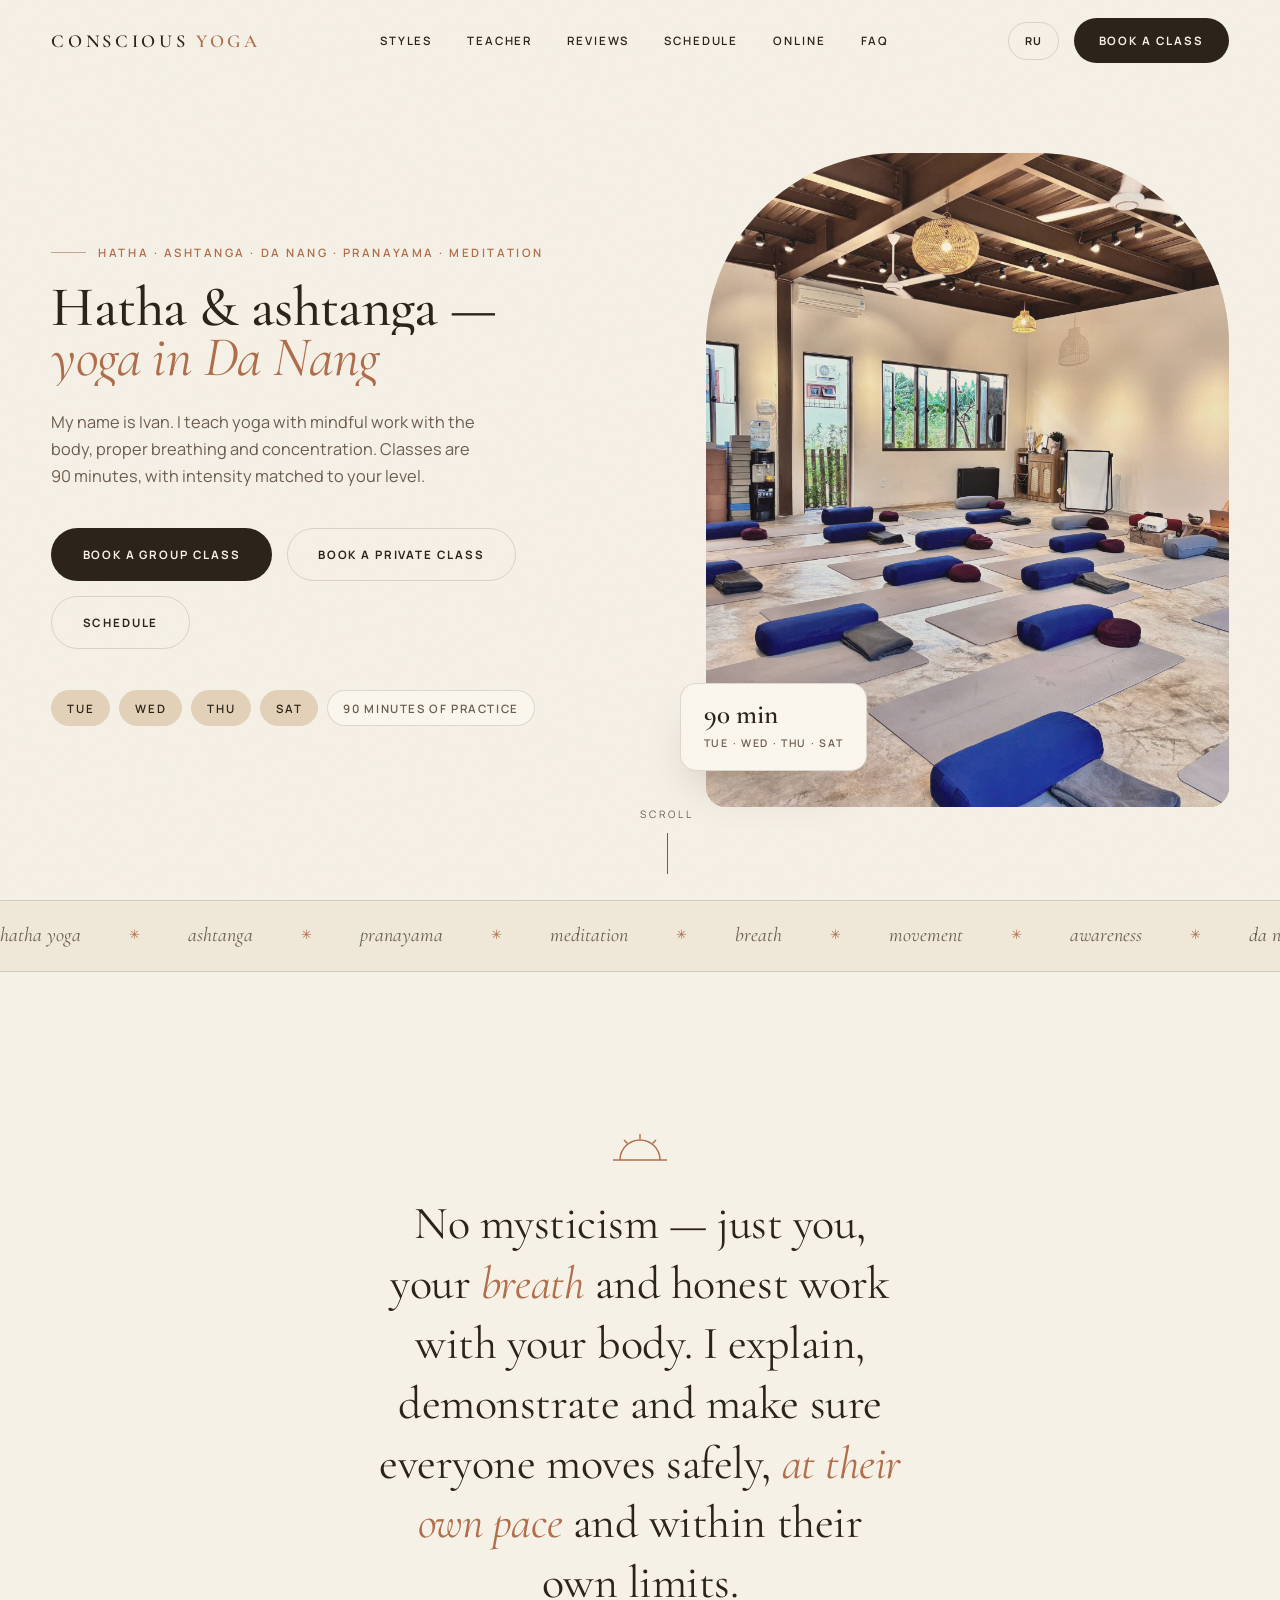
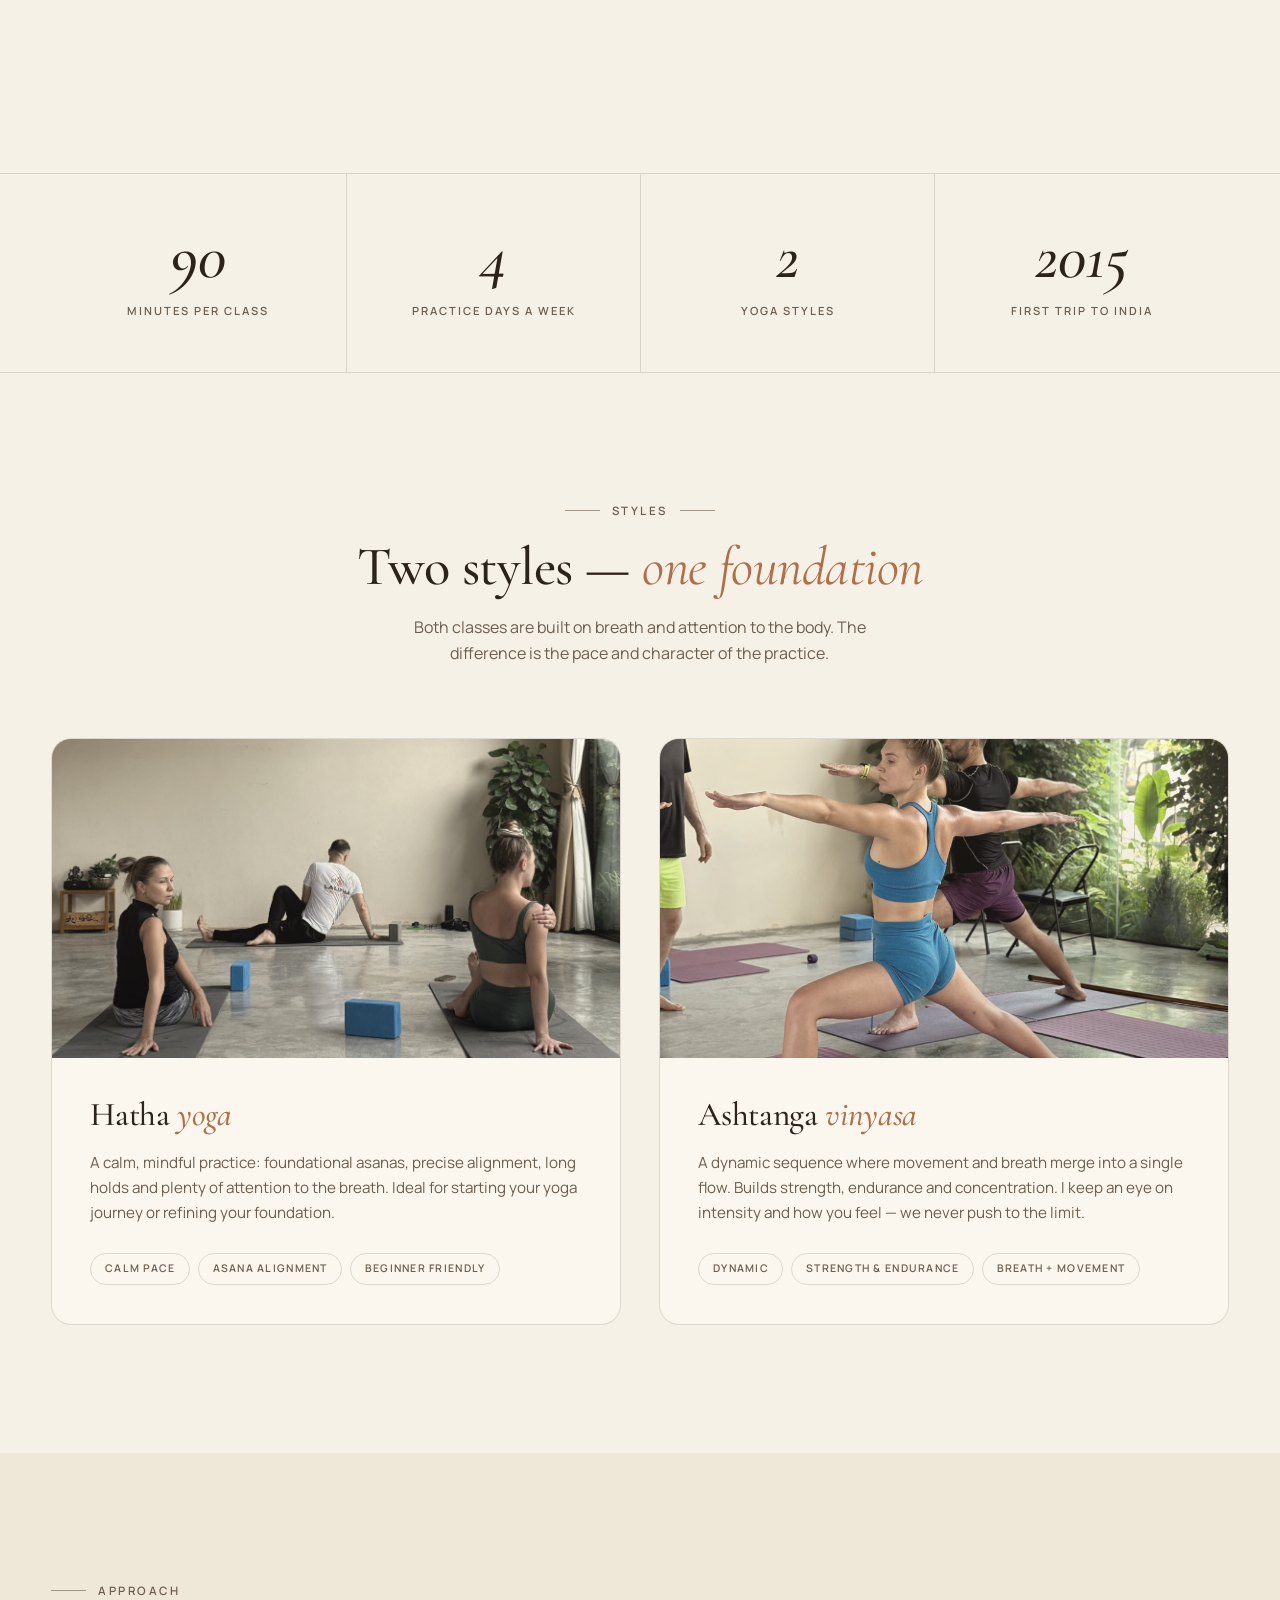
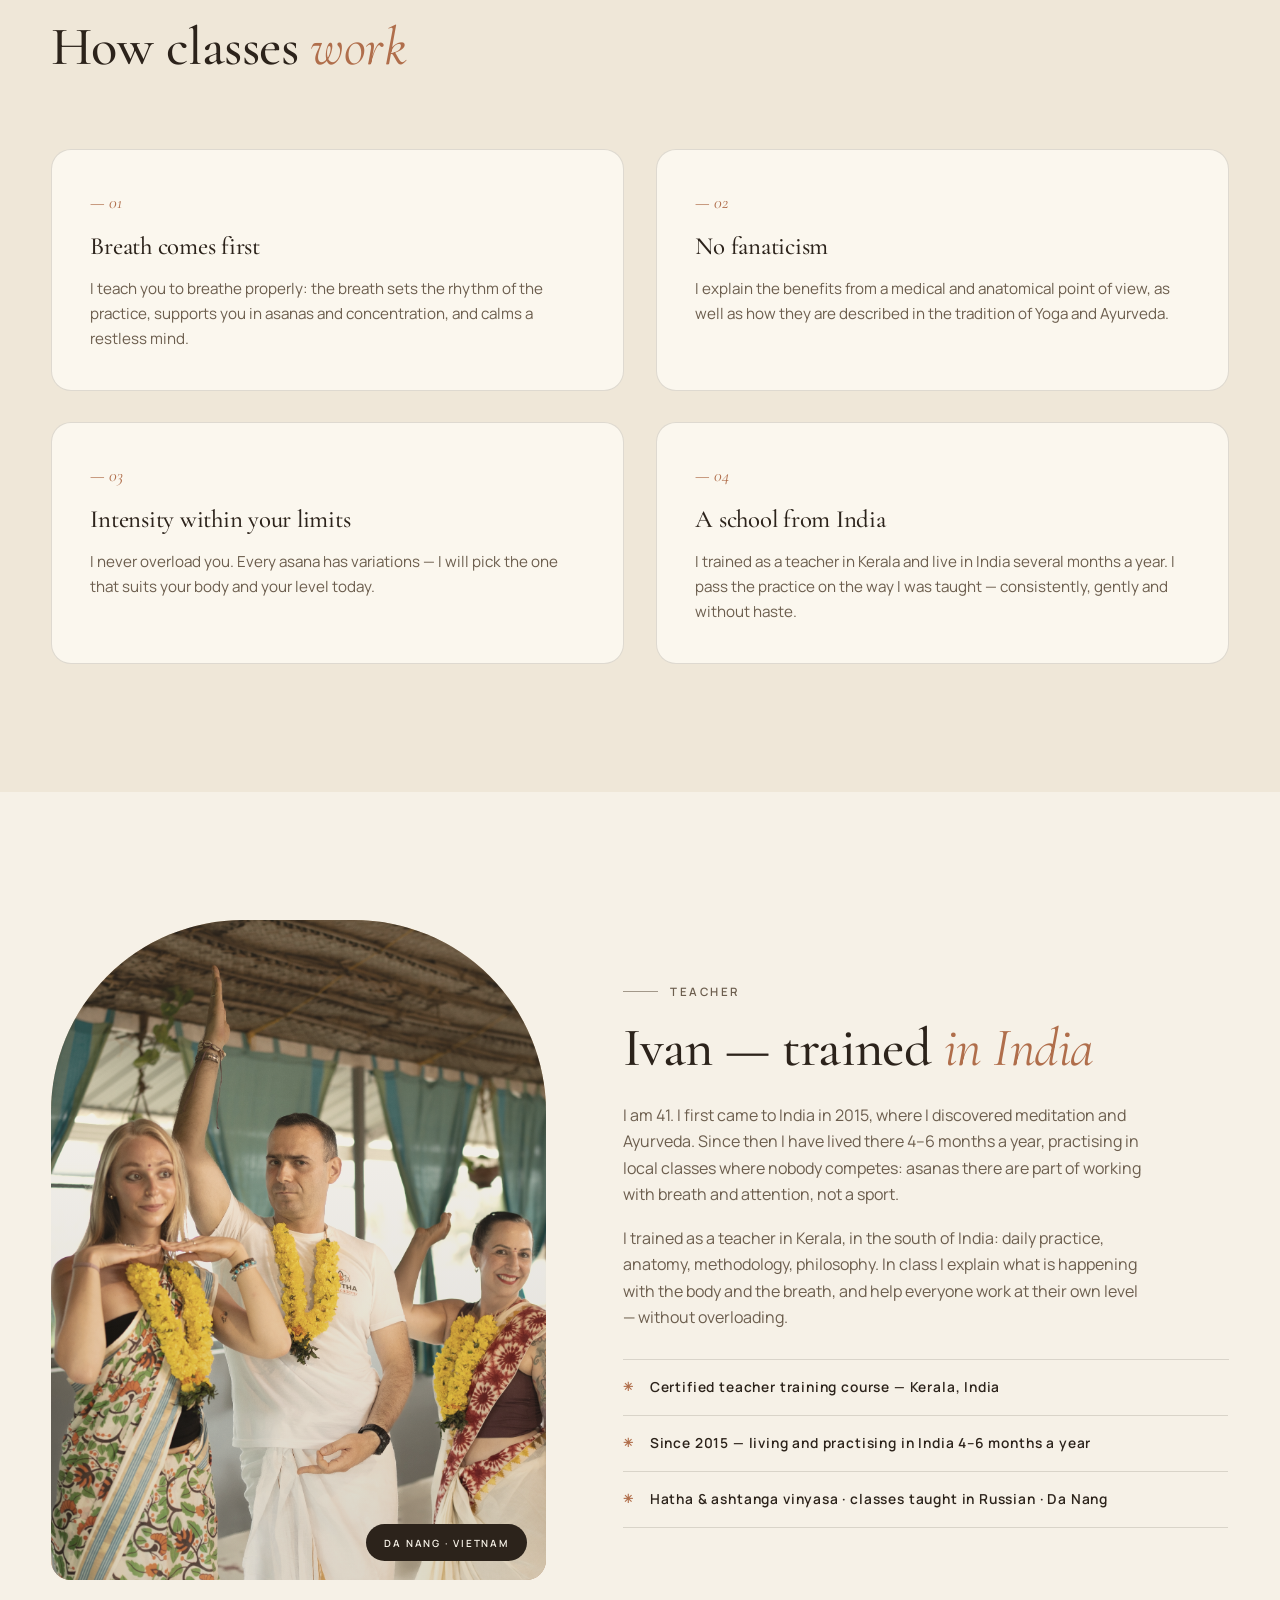
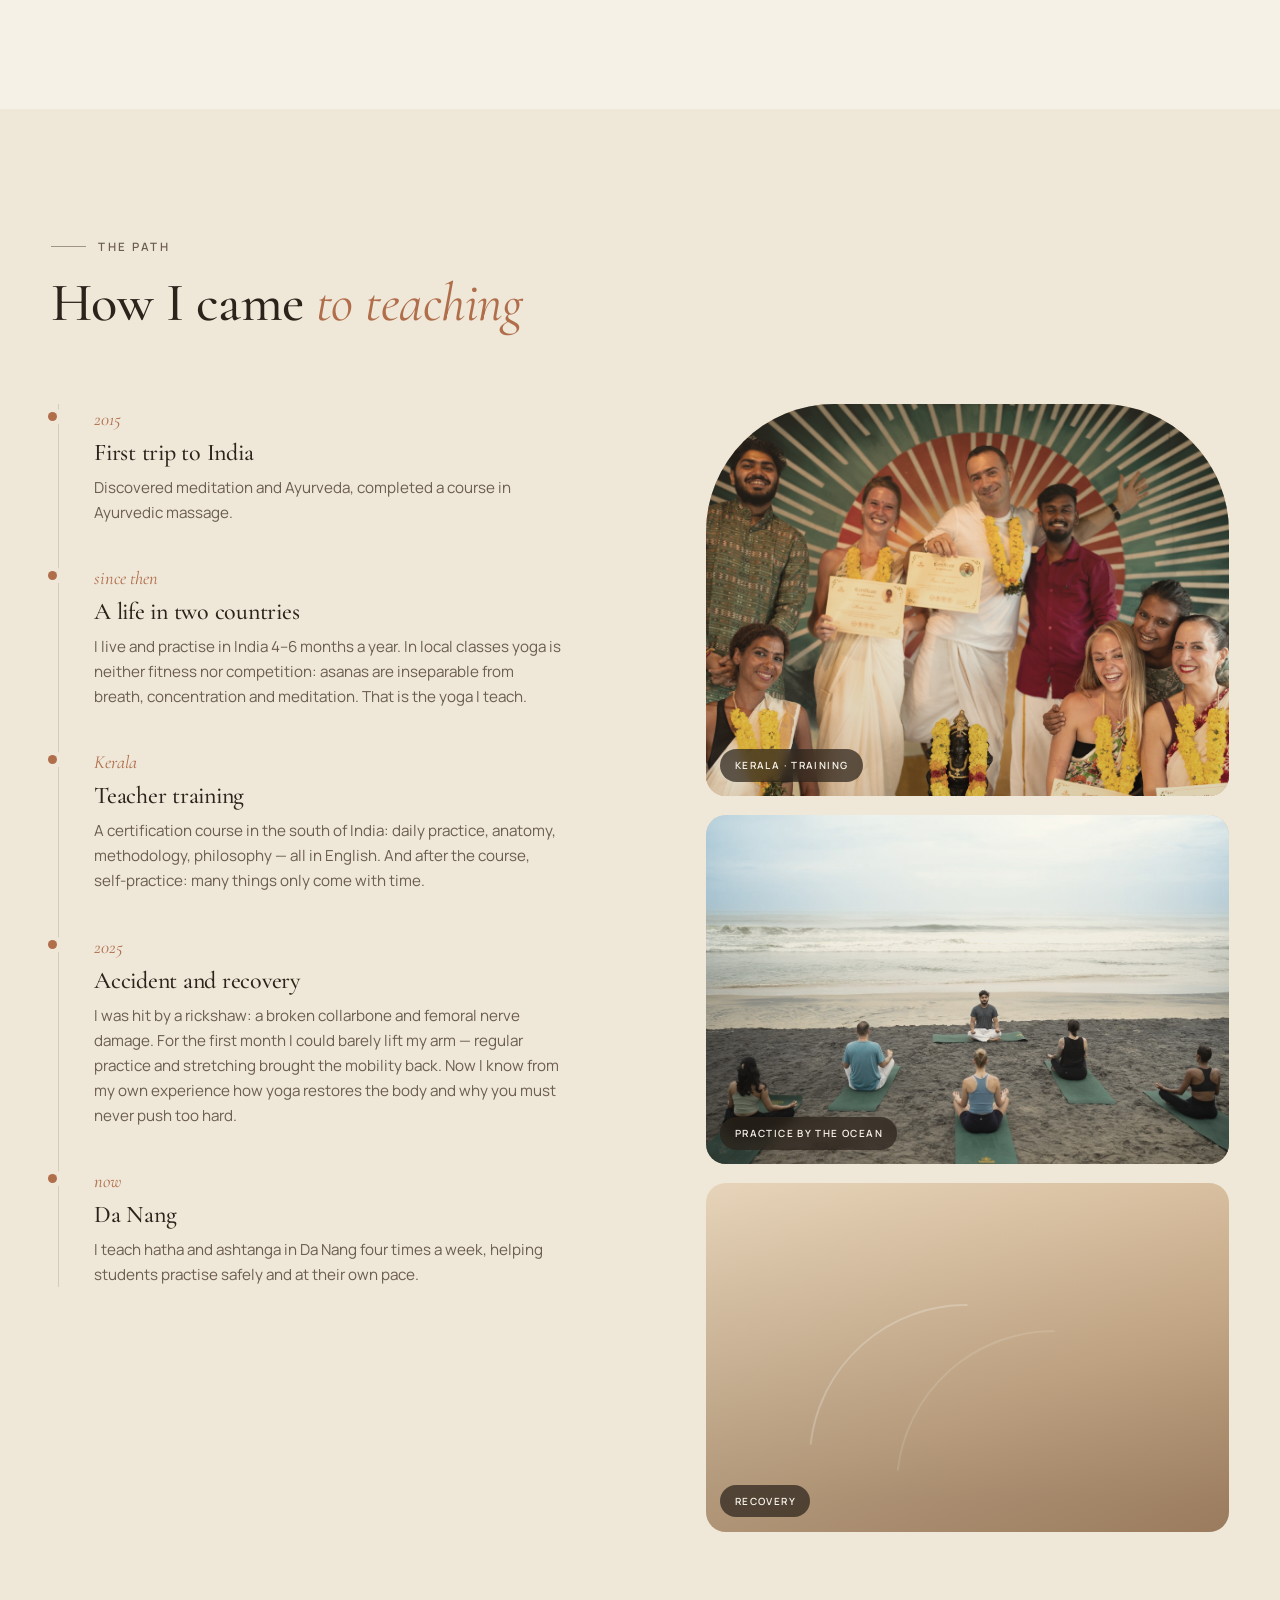
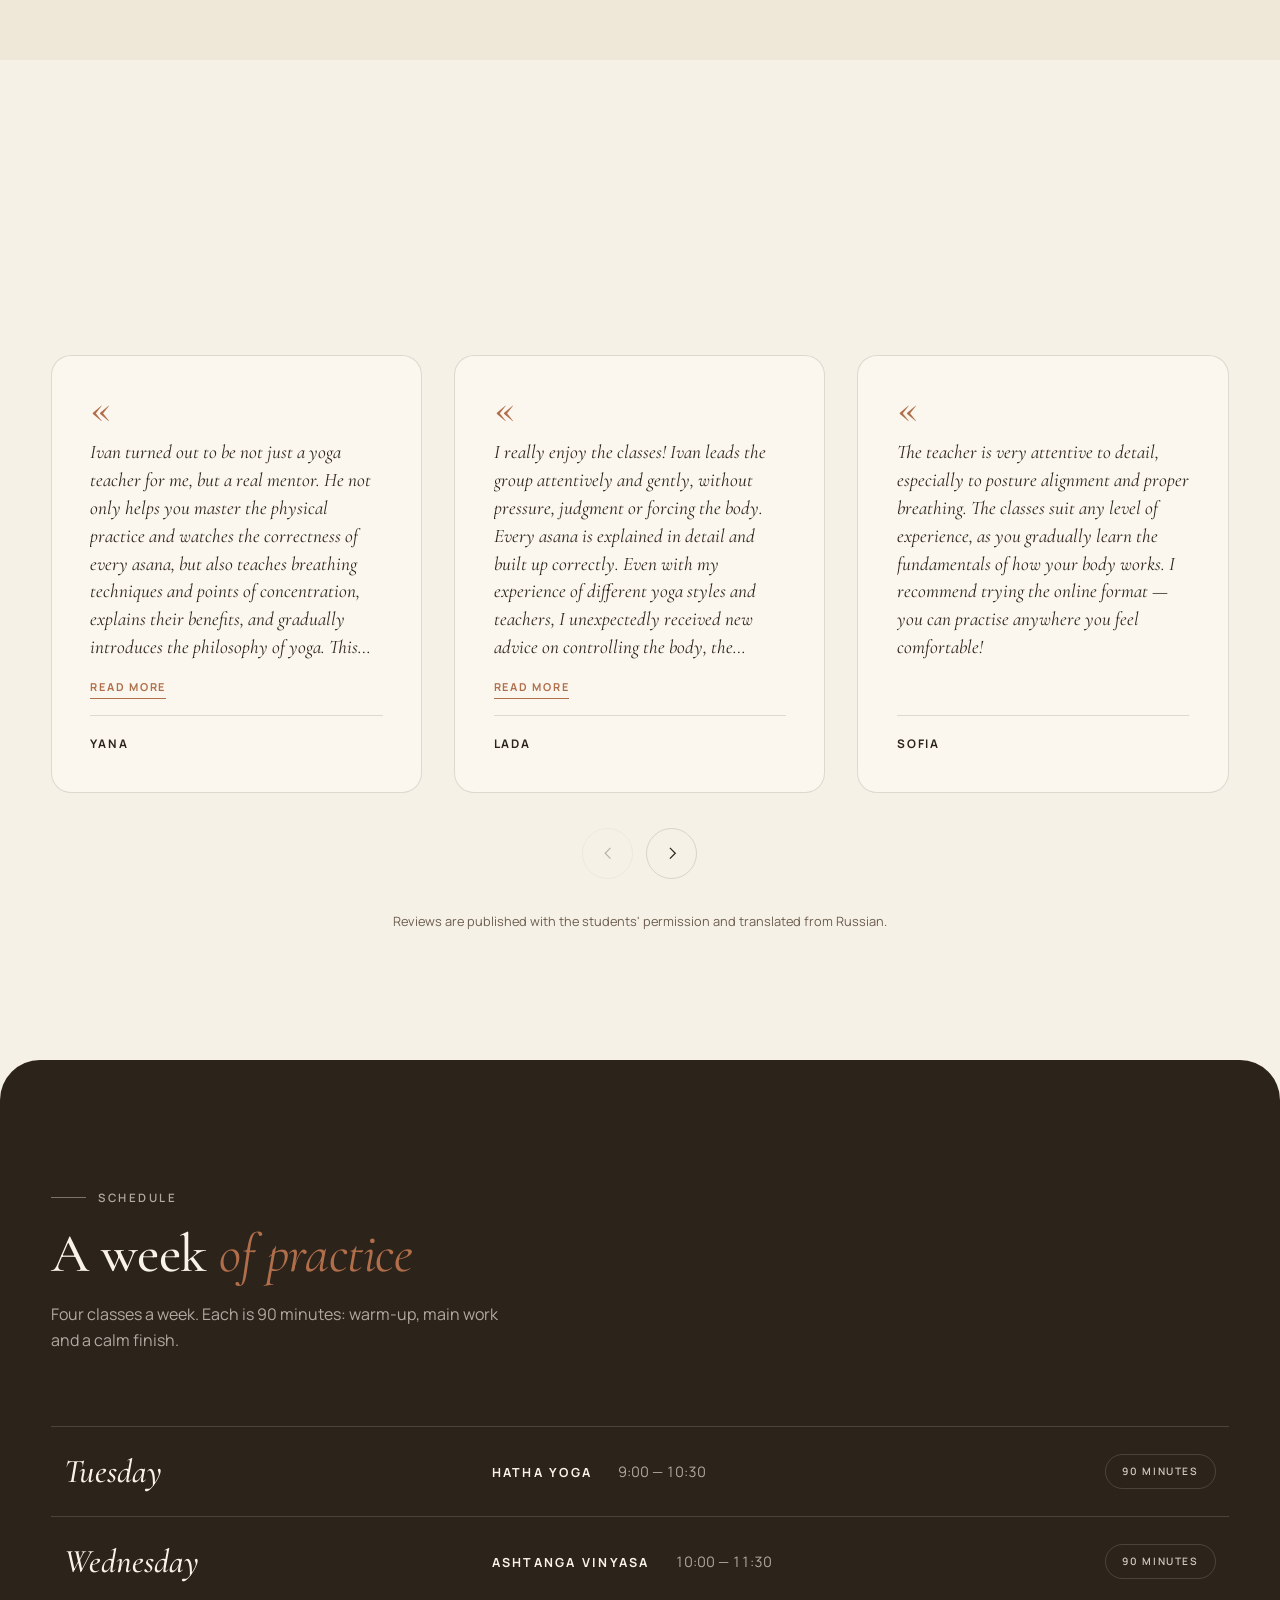
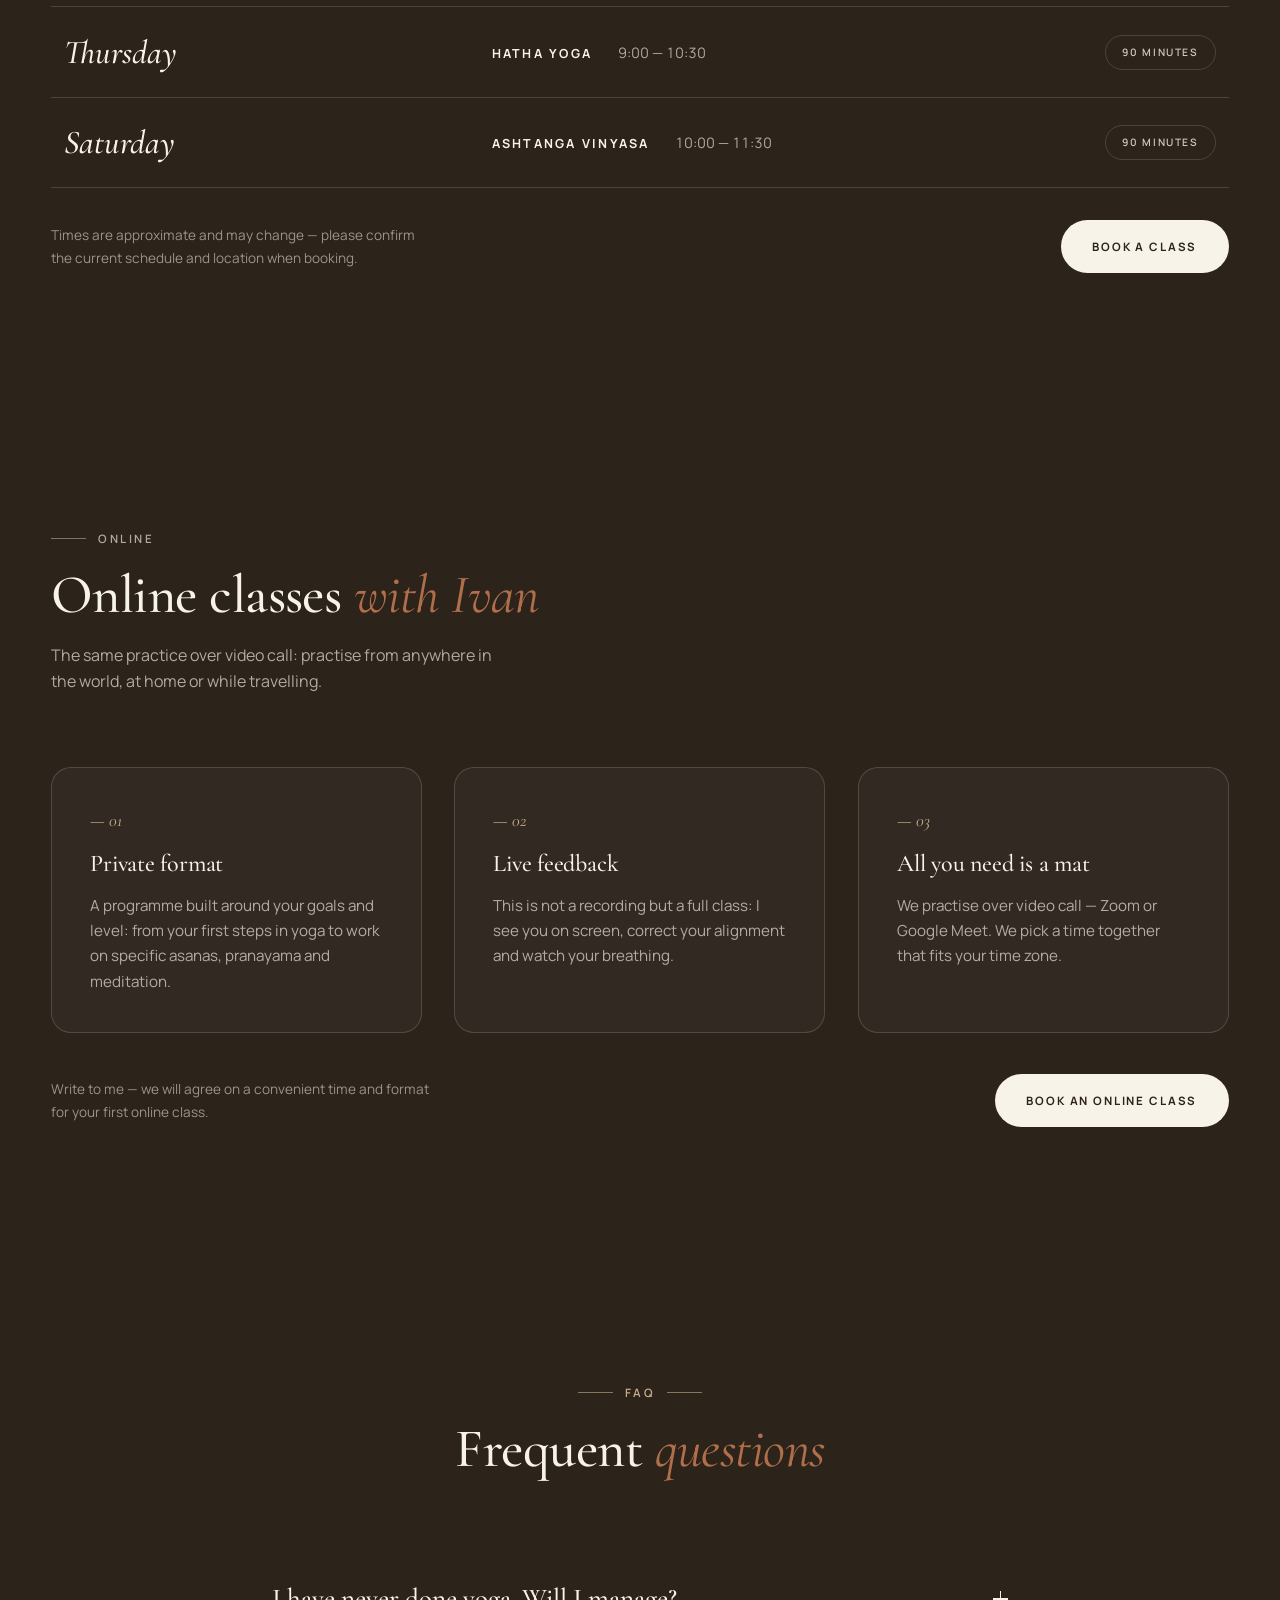
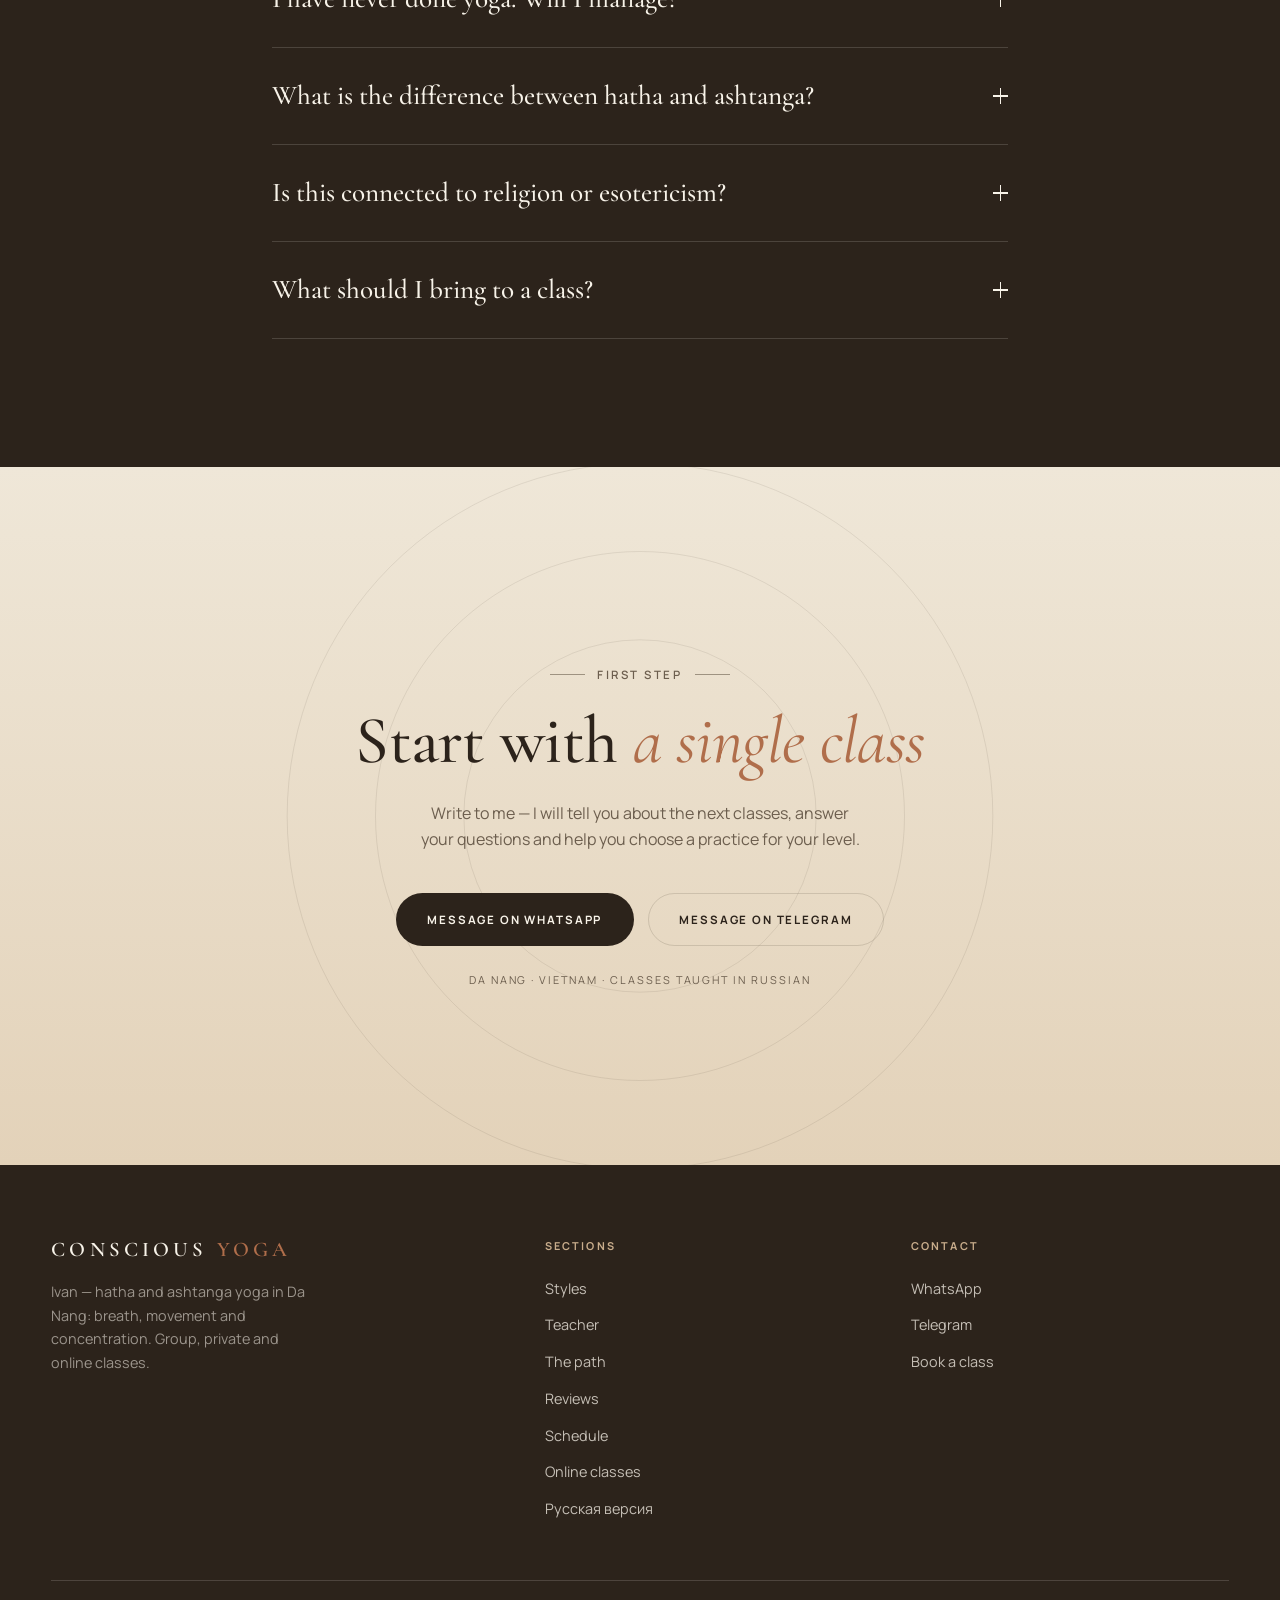
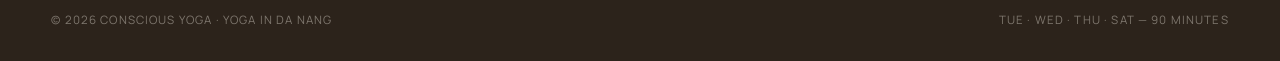
==== commit 8d016fae: "Add real favicon (512 png + apple-touch-icon) Co-Authored-By: Claude Fable 5 <noreply@anthropic.com>" ====
--- a/en.html
+++ b/en.html
@@ -19,7 +19,8 @@
 <link rel="alternate" hreflang="en" href="https://neoneongreen.github.io/yoga/en.html">
 <link rel="alternate" hreflang="x-default" href="https://neoneongreen.github.io/yoga/">
 
-<link rel="icon" href="data:image/svg+xml,<svg xmlns='http://www.w3.org/2000/svg' viewBox='0 0 100 100'><text y='.9em' font-size='90'>🧘</text></svg>">
+<link rel="icon" type="image/png" href="favicon.png">
+<link rel="apple-touch-icon" href="apple-touch-icon.png">
 
 <!-- Structured data for search engines -->
 <script type="application/ld+json">
